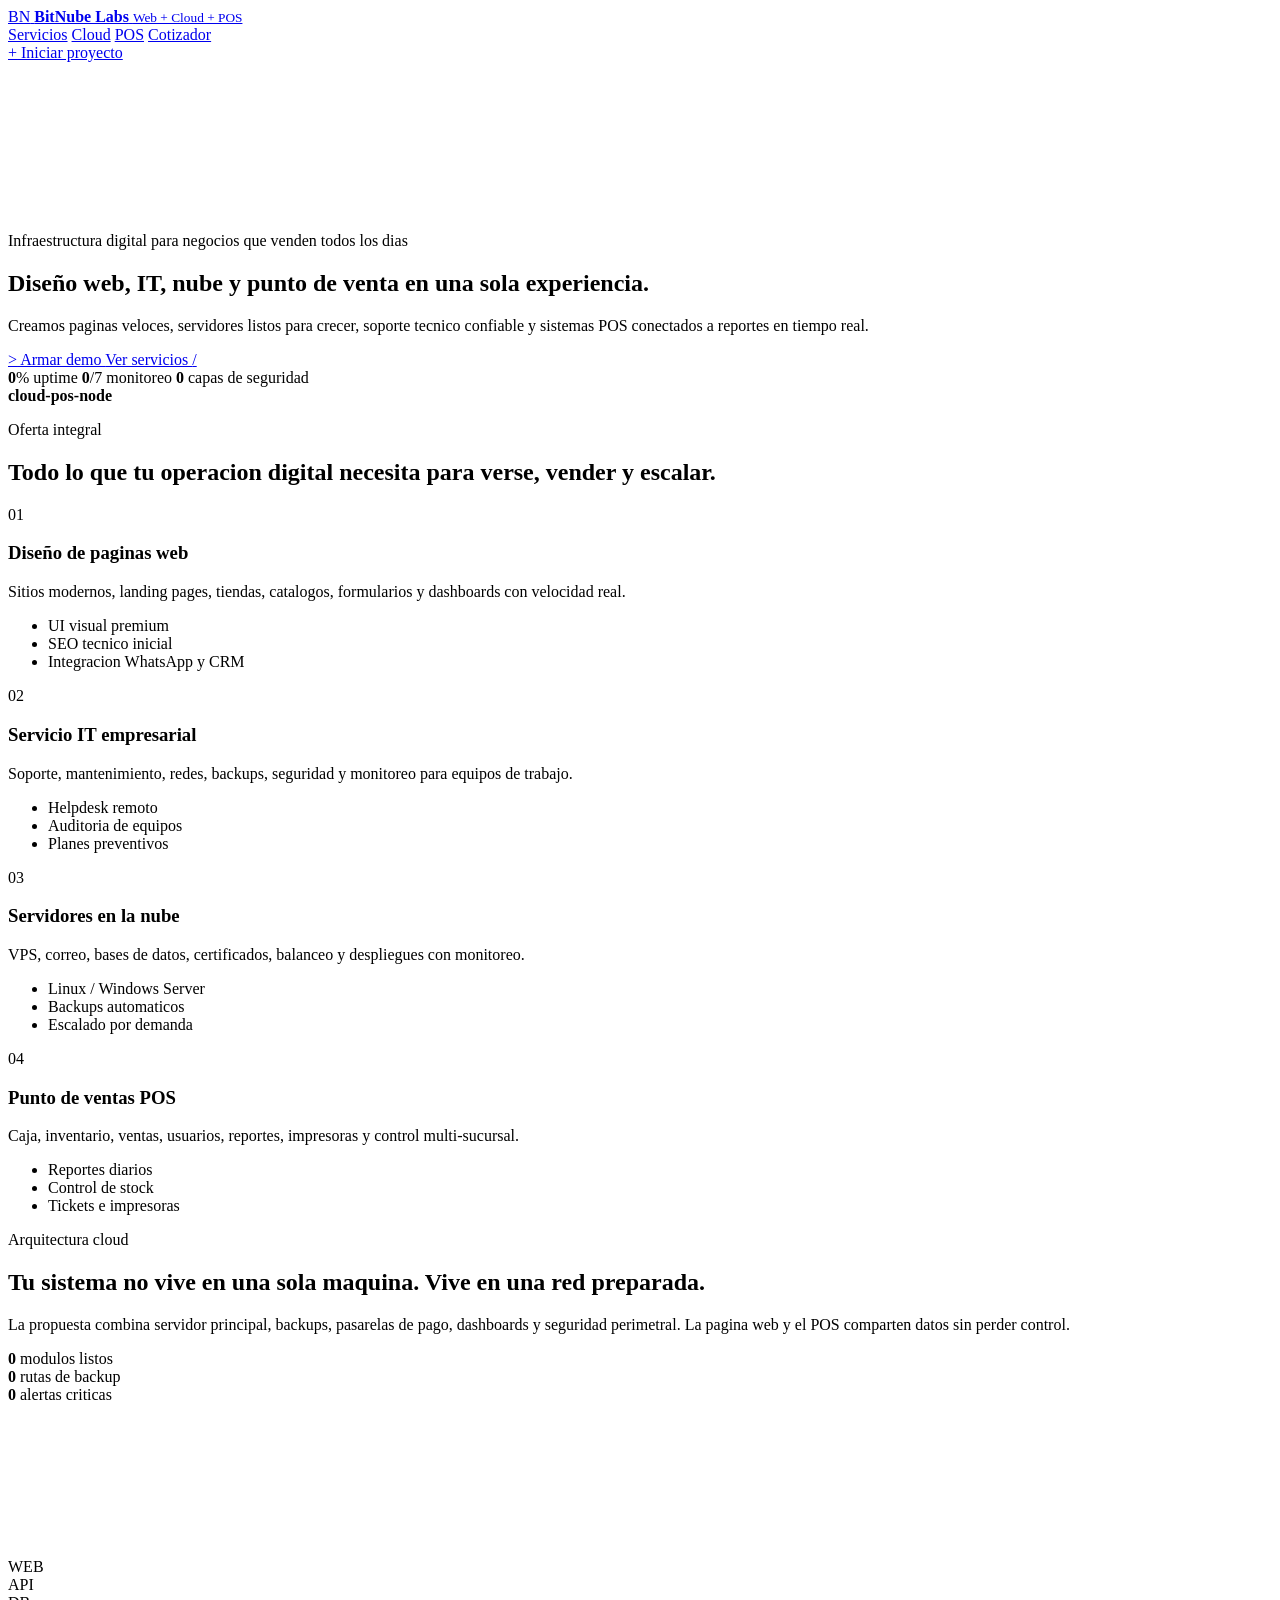
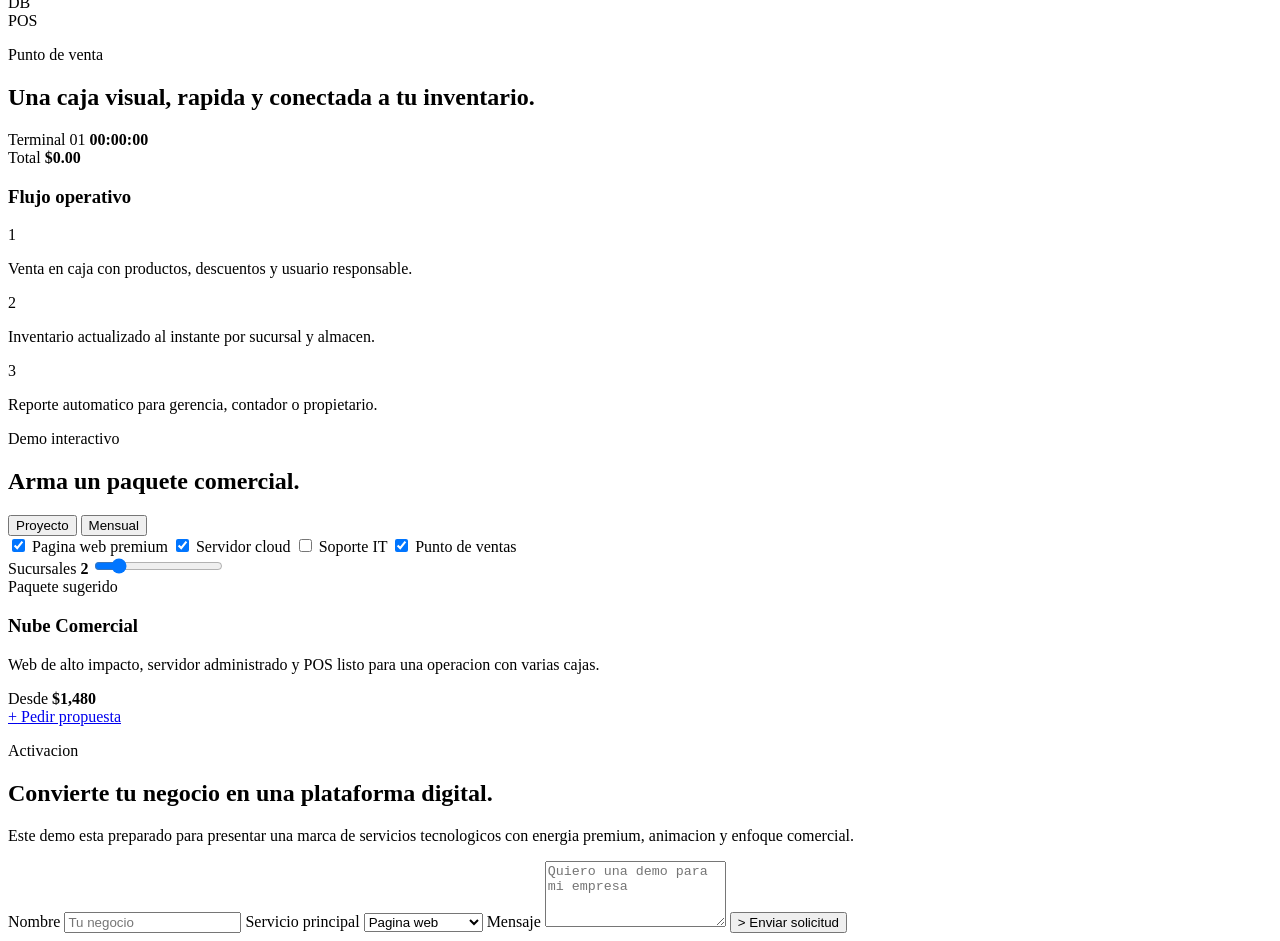
==== bitnube-web-demo/index.html @ 1e3d20d3 "Add BitNube web demo index" ====
<!doctype html>
<html lang="es">
  <head>
    <meta charset="UTF-8" />
    <meta name="viewport" content="width=device-width, initial-scale=1.0" />
    <meta
      name="description"
      content="Demo creativo de pagina web para venta de diseno web, servicios IT, servidores en la nube y punto de ventas."
    />
    <title>BitNube Labs | Web, Cloud, IT y Punto de Venta</title>
    <link rel="preconnect" href="https://fonts.googleapis.com" />
    <link rel="preconnect" href="https://fonts.gstatic.com" crossorigin />
    <link
      href="https://fonts.googleapis.com/css2?family=Inter:wght@400;500;600;700;800&family=JetBrains+Mono:wght@500;700&display=swap"
      rel="stylesheet"
    />
    <link rel="stylesheet" href="styles.css" />
  </head>
  <body>
    <div class="cursor-glow" aria-hidden="true"></div>
    <div class="page-shell">
      <header class="site-header" data-reveal>
        <a class="brand" href="#inicio" aria-label="BitNube Labs inicio">
          <span class="brand-mark">BN</span>
          <span class="brand-copy">
            <strong>BitNube Labs</strong>
            <small>Web + Cloud + POS</small>
          </span>
        </a>
        <nav class="main-nav" aria-label="Navegacion principal">
          <a href="#servicios">Servicios</a>
          <a href="#cloud">Cloud</a>
          <a href="#pos">POS</a>
          <a href="#cotizador">Cotizador</a>
        </nav>
        <a class="header-action" href="#contacto">
          <span aria-hidden="true">+</span>
          Iniciar proyecto
        </a>
      </header>

      <main>
        <section class="hero" id="inicio">
          <canvas id="networkCanvas" aria-hidden="true"></canvas>
          <div class="scanline" aria-hidden="true"></div>
          <div class="hero-grid">
            <div class="hero-content" data-reveal>
              <p class="eyebrow">Infraestructura digital para negocios que venden todos los dias</p>
              <h1>Dise&ntilde;o web, IT, nube y punto de venta en una sola experiencia.</h1>
              <p class="hero-lede">
                Creamos paginas veloces, servidores listos para crecer, soporte tecnico confiable y sistemas POS
                conectados a reportes en tiempo real.
              </p>
              <div class="hero-actions">
                <a class="primary-button magnetic" href="#cotizador">
                  <span aria-hidden="true">></span>
                  Armar demo
                </a>
                <a class="secondary-button magnetic" href="#servicios">
                  Ver servicios
                  <span aria-hidden="true">/</span>
                </a>
              </div>
              <div class="signal-row" aria-label="Indicadores de servicio">
                <span><strong data-count="99">0</strong>% uptime</span>
                <span><strong data-count="24">0</strong>/7 monitoreo</span>
                <span><strong data-count="3">0</strong> capas de seguridad</span>
              </div>
            </div>

            <aside class="hero-console" aria-label="Consola visual de BitNube Labs" data-reveal>
              <div class="console-topbar">
                <span></span>
                <span></span>
                <span></span>
                <strong>cloud-pos-node</strong>
              </div>
              <pre id="asciiRig" aria-label="ASCII art de nube, servidor y punto de venta"></pre>
              <div class="console-feed" id="consoleFeed"></div>
            </aside>
          </div>
        </section>

        <section class="service-band" id="servicios">
          <div class="section-heading" data-reveal>
            <p class="eyebrow">Oferta integral</p>
            <h2>Todo lo que tu operacion digital necesita para verse, vender y escalar.</h2>
          </div>
          <div class="service-grid">
            <article class="service-card tilt-card" data-service="web" data-reveal>
              <span class="service-code">01</span>
              <h3>Dise&ntilde;o de paginas web</h3>
              <p>Sitios modernos, landing pages, tiendas, catalogos, formularios y dashboards con velocidad real.</p>
              <ul>
                <li>UI visual premium</li>
                <li>SEO tecnico inicial</li>
                <li>Integracion WhatsApp y CRM</li>
              </ul>
            </article>

            <article class="service-card tilt-card" data-service="it" data-reveal>
              <span class="service-code">02</span>
              <h3>Servicio IT empresarial</h3>
              <p>Soporte, mantenimiento, redes, backups, seguridad y monitoreo para equipos de trabajo.</p>
              <ul>
                <li>Helpdesk remoto</li>
                <li>Auditoria de equipos</li>
                <li>Planes preventivos</li>
              </ul>
            </article>

            <article class="service-card tilt-card" data-service="cloud" data-reveal>
              <span class="service-code">03</span>
              <h3>Servidores en la nube</h3>
              <p>VPS, correo, bases de datos, certificados, balanceo y despliegues con monitoreo.</p>
              <ul>
                <li>Linux / Windows Server</li>
                <li>Backups automaticos</li>
                <li>Escalado por demanda</li>
              </ul>
            </article>

            <article class="service-card tilt-card" data-service="pos" data-reveal>
              <span class="service-code">04</span>
              <h3>Punto de ventas POS</h3>
              <p>Caja, inventario, ventas, usuarios, reportes, impresoras y control multi-sucursal.</p>
              <ul>
                <li>Reportes diarios</li>
                <li>Control de stock</li>
                <li>Tickets e impresoras</li>
              </ul>
            </article>
          </div>
        </section>

        <section class="cloud-stage" id="cloud">
          <div class="cloud-copy" data-reveal>
            <p class="eyebrow">Arquitectura cloud</p>
            <h2>Tu sistema no vive en una sola maquina. Vive en una red preparada.</h2>
            <p>
              La propuesta combina servidor principal, backups, pasarelas de pago, dashboards y seguridad perimetral.
              La pagina web y el POS comparten datos sin perder control.
            </p>
            <div class="metric-grid">
              <div>
                <strong data-count="12">0</strong>
                <span>modulos listos</span>
              </div>
              <div>
                <strong data-count="4">0</strong>
                <span>rutas de backup</span>
              </div>
              <div>
                <strong data-count="8">0</strong>
                <span>alertas criticas</span>
              </div>
            </div>
          </div>
          <div class="cloud-visual" data-reveal>
            <canvas id="architectureCanvas" aria-label="Visualizacion animada de arquitectura cloud"></canvas>
            <div class="node-label node-web">WEB</div>
            <div class="node-label node-api">API</div>
            <div class="node-label node-db">DB</div>
            <div class="node-label node-pos">POS</div>
          </div>
        </section>

        <section class="pos-lab" id="pos">
          <div class="section-heading" data-reveal>
            <p class="eyebrow">Punto de venta</p>
            <h2>Una caja visual, rapida y conectada a tu inventario.</h2>
          </div>
          <div class="pos-layout">
            <div class="pos-screen" data-reveal>
              <div class="pos-header">
                <span>Terminal 01</span>
                <strong id="posClock">00:00:00</strong>
              </div>
              <div class="product-list" id="productList" aria-label="Productos de ejemplo"></div>
              <div class="pos-total">
                <span>Total</span>
                <strong id="posTotal">$0.00</strong>
              </div>
            </div>
            <div class="workflow-panel" data-reveal>
              <h3>Flujo operativo</h3>
              <div class="workflow-step active">
                <span>1</span>
                <p>Venta en caja con productos, descuentos y usuario responsable.</p>
              </div>
              <div class="workflow-step">
                <span>2</span>
                <p>Inventario actualizado al instante por sucursal y almacen.</p>
              </div>
              <div class="workflow-step">
                <span>3</span>
                <p>Reporte automatico para gerencia, contador o propietario.</p>
              </div>
            </div>
          </div>
        </section>

        <section class="builder" id="cotizador">
          <div class="builder-panel" data-reveal>
            <div class="section-heading compact">
              <p class="eyebrow">Demo interactivo</p>
              <h2>Arma un paquete comercial.</h2>
            </div>
            <div class="billing-toggle" role="group" aria-label="Tipo de contratacion">
              <button class="active" type="button" data-billing="proyecto">Proyecto</button>
              <button type="button" data-billing="mensual">Mensual</button>
            </div>
            <div class="builder-options" aria-label="Servicios para cotizacion demo">
              <label>
                <input type="checkbox" value="web" checked />
                <span>Pagina web premium</span>
              </label>
              <label>
                <input type="checkbox" value="cloud" checked />
                <span>Servidor cloud</span>
              </label>
              <label>
                <input type="checkbox" value="it" />
                <span>Soporte IT</span>
              </label>
              <label>
                <input type="checkbox" value="pos" checked />
                <span>Punto de ventas</span>
              </label>
            </div>
            <label class="range-field" for="branchRange">
              <span>Sucursales</span>
              <strong id="branchValue">2</strong>
            </label>
            <input id="branchRange" type="range" min="1" max="8" value="2" />
          </div>

          <aside class="quote-card" data-reveal>
            <span class="quote-label">Paquete sugerido</span>
            <h3 id="packageName">Nube Comercial</h3>
            <p id="packageDescription">
              Web de alto impacto, servidor administrado y POS listo para una operacion con varias cajas.
            </p>
            <div class="quote-price">
              <span>Desde</span>
              <strong id="quotePrice">$1,480</strong>
            </div>
            <a class="primary-button wide magnetic" href="#contacto">
              <span aria-hidden="true">+</span>
              Pedir propuesta
            </a>
          </aside>
        </section>

        <section class="contact-section" id="contacto">
          <div class="contact-copy" data-reveal>
            <p class="eyebrow">Activacion</p>
            <h2>Convierte tu negocio en una plataforma digital.</h2>
            <p>
              Este demo esta preparado para presentar una marca de servicios tecnologicos con energia premium,
              animacion y enfoque comercial.
            </p>
          </div>
          <form class="contact-form" data-reveal>
            <label>
              Nombre
              <input type="text" name="name" placeholder="Tu negocio" />
            </label>
            <label>
              Servicio principal
              <select name="service">
                <option>Pagina web</option>
                <option>Servicio IT</option>
                <option>Servidor cloud</option>
                <option>Punto de ventas</option>
              </select>
            </label>
            <label>
              Mensaje
              <textarea name="message" rows="4" placeholder="Quiero una demo para mi empresa"></textarea>
            </label>
            <button class="primary-button wide" type="button">
              <span aria-hidden="true">></span>
              Enviar solicitud
            </button>
          </form>
        </section>
      </main>
    </div>

    <script src="script.js"></script>
  </body>
</html>
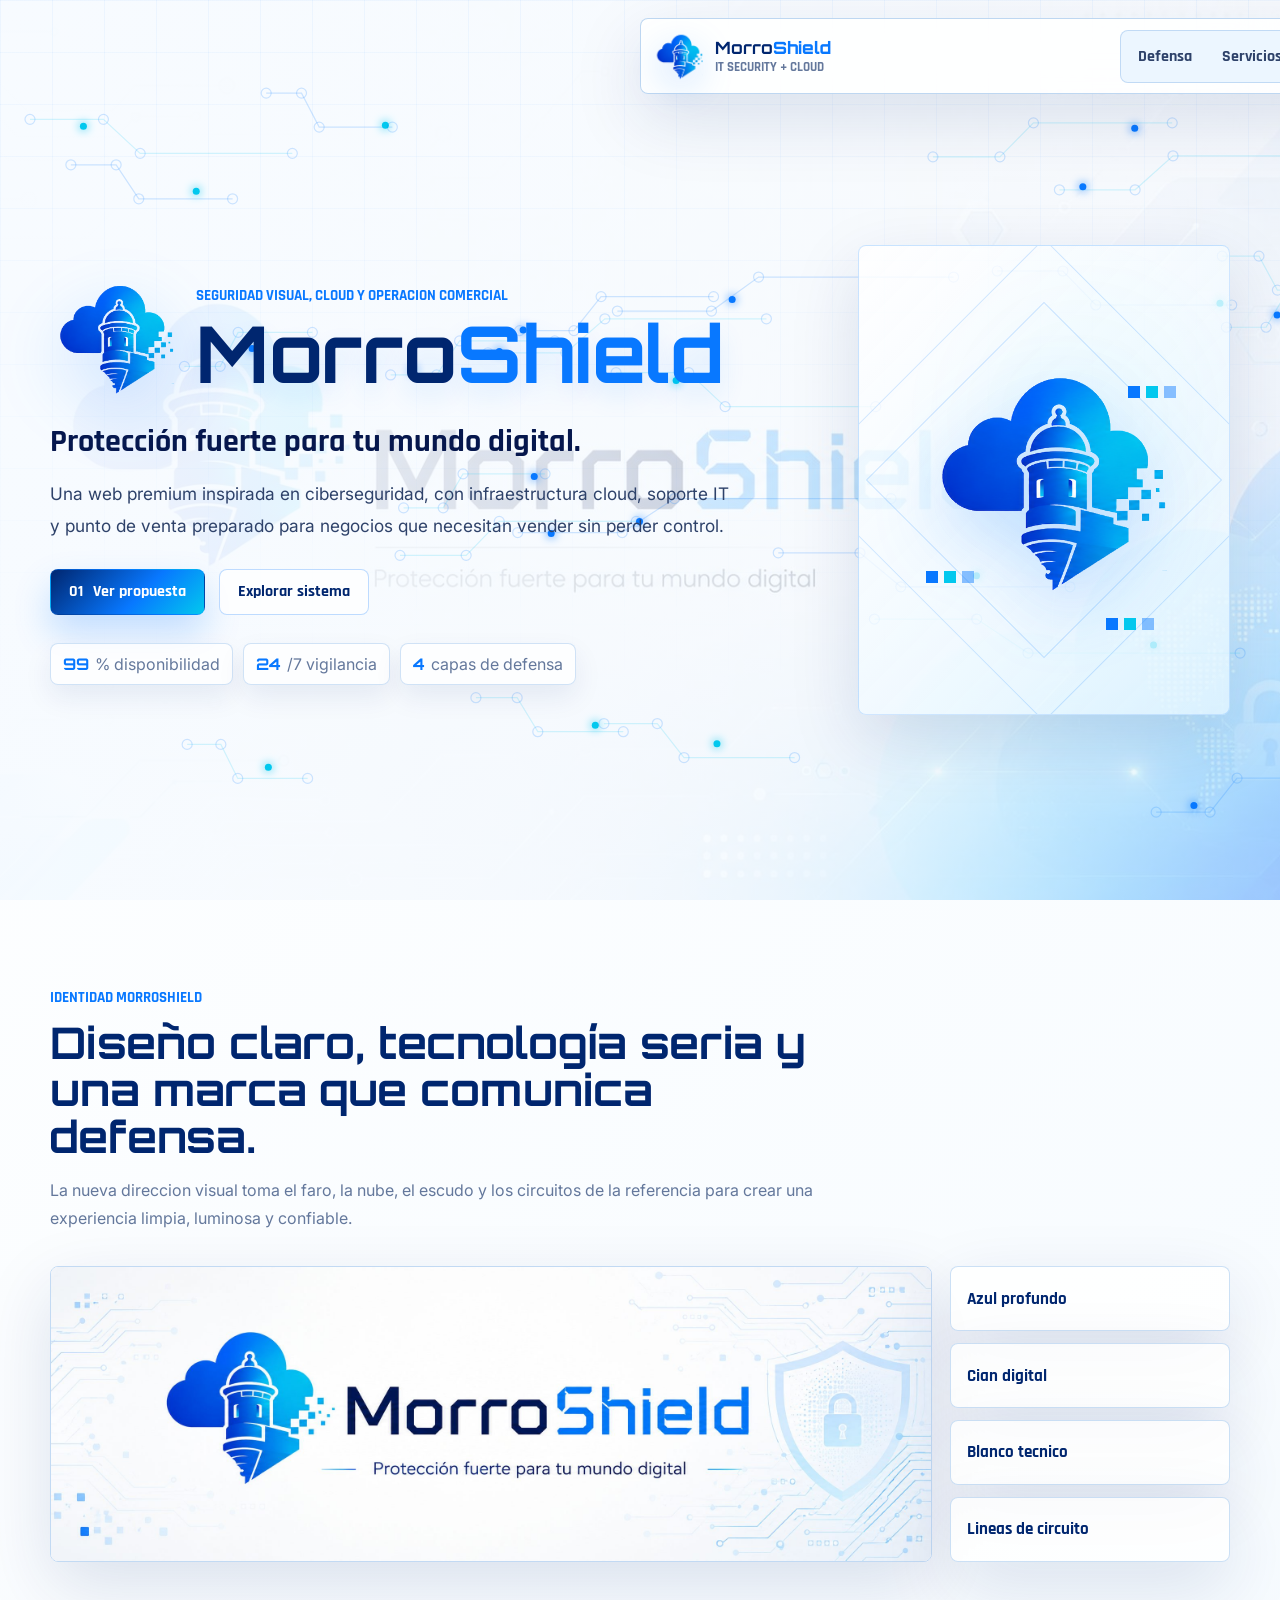
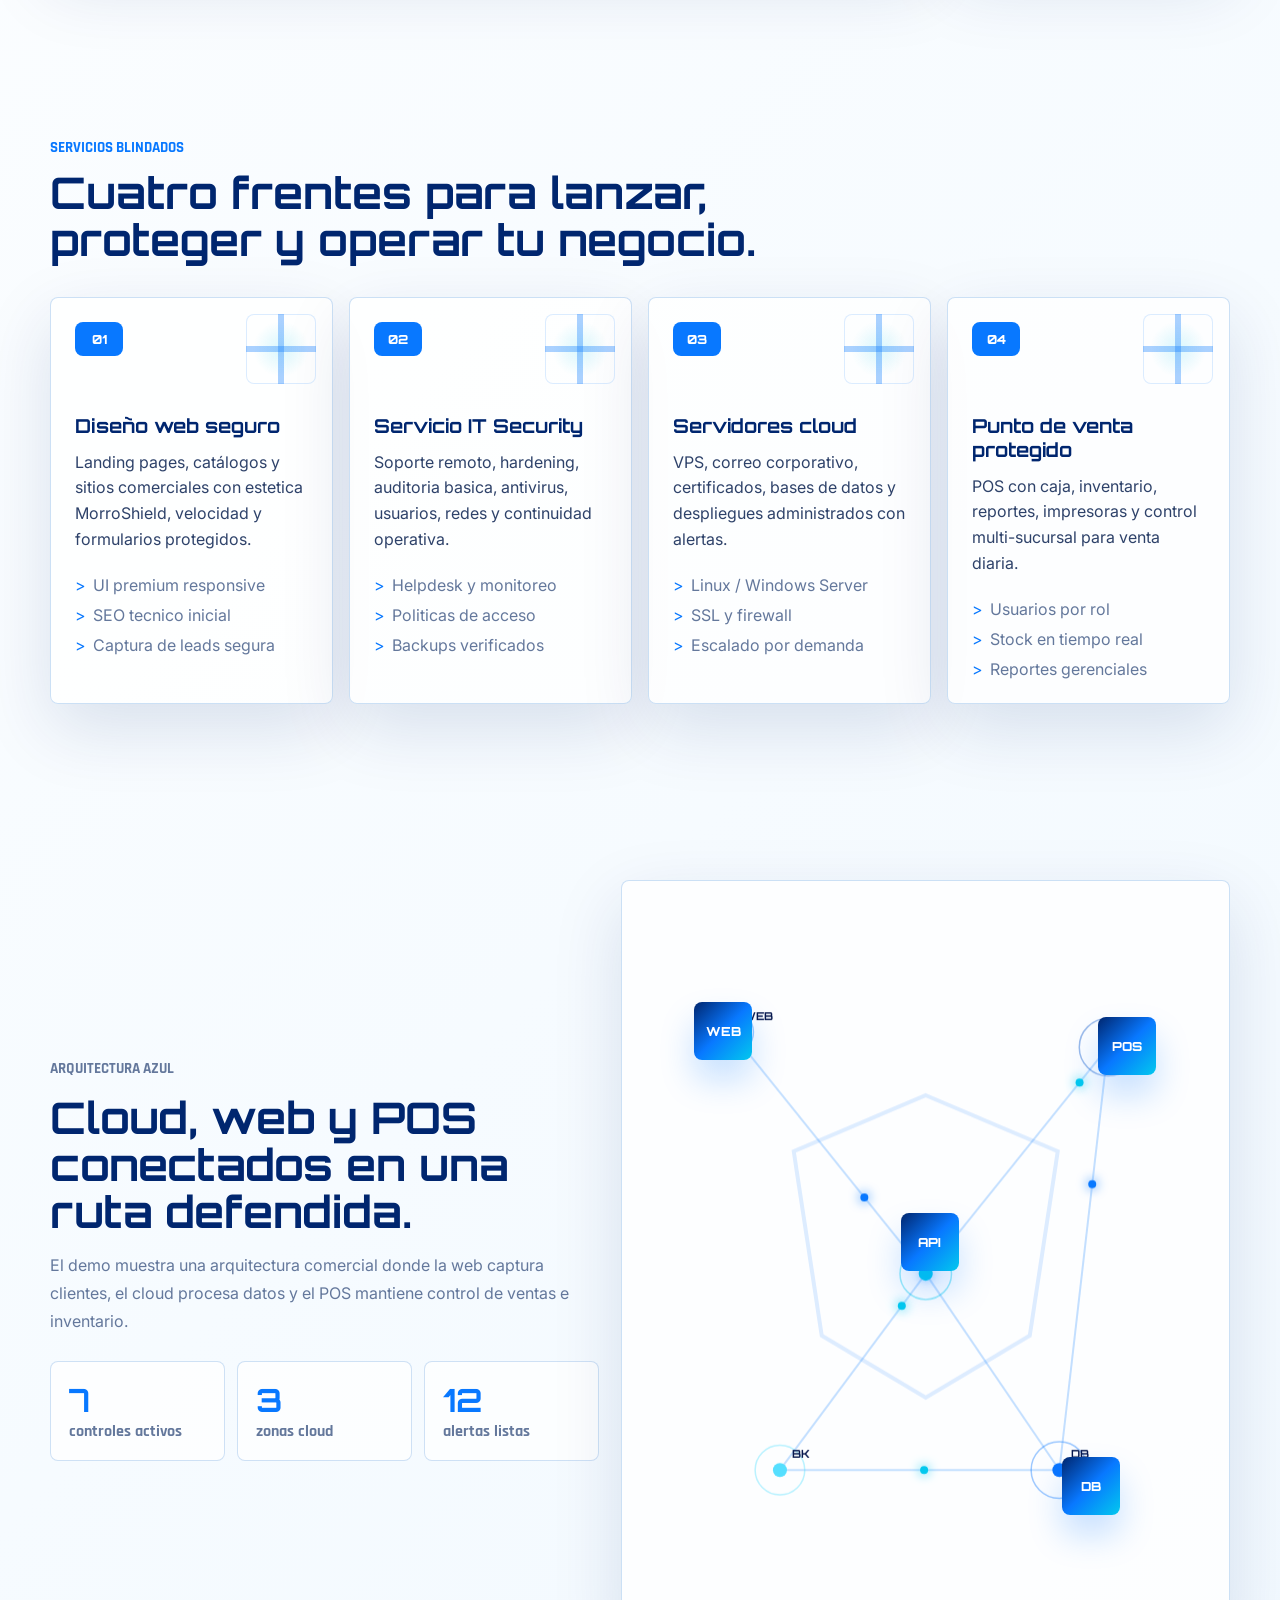
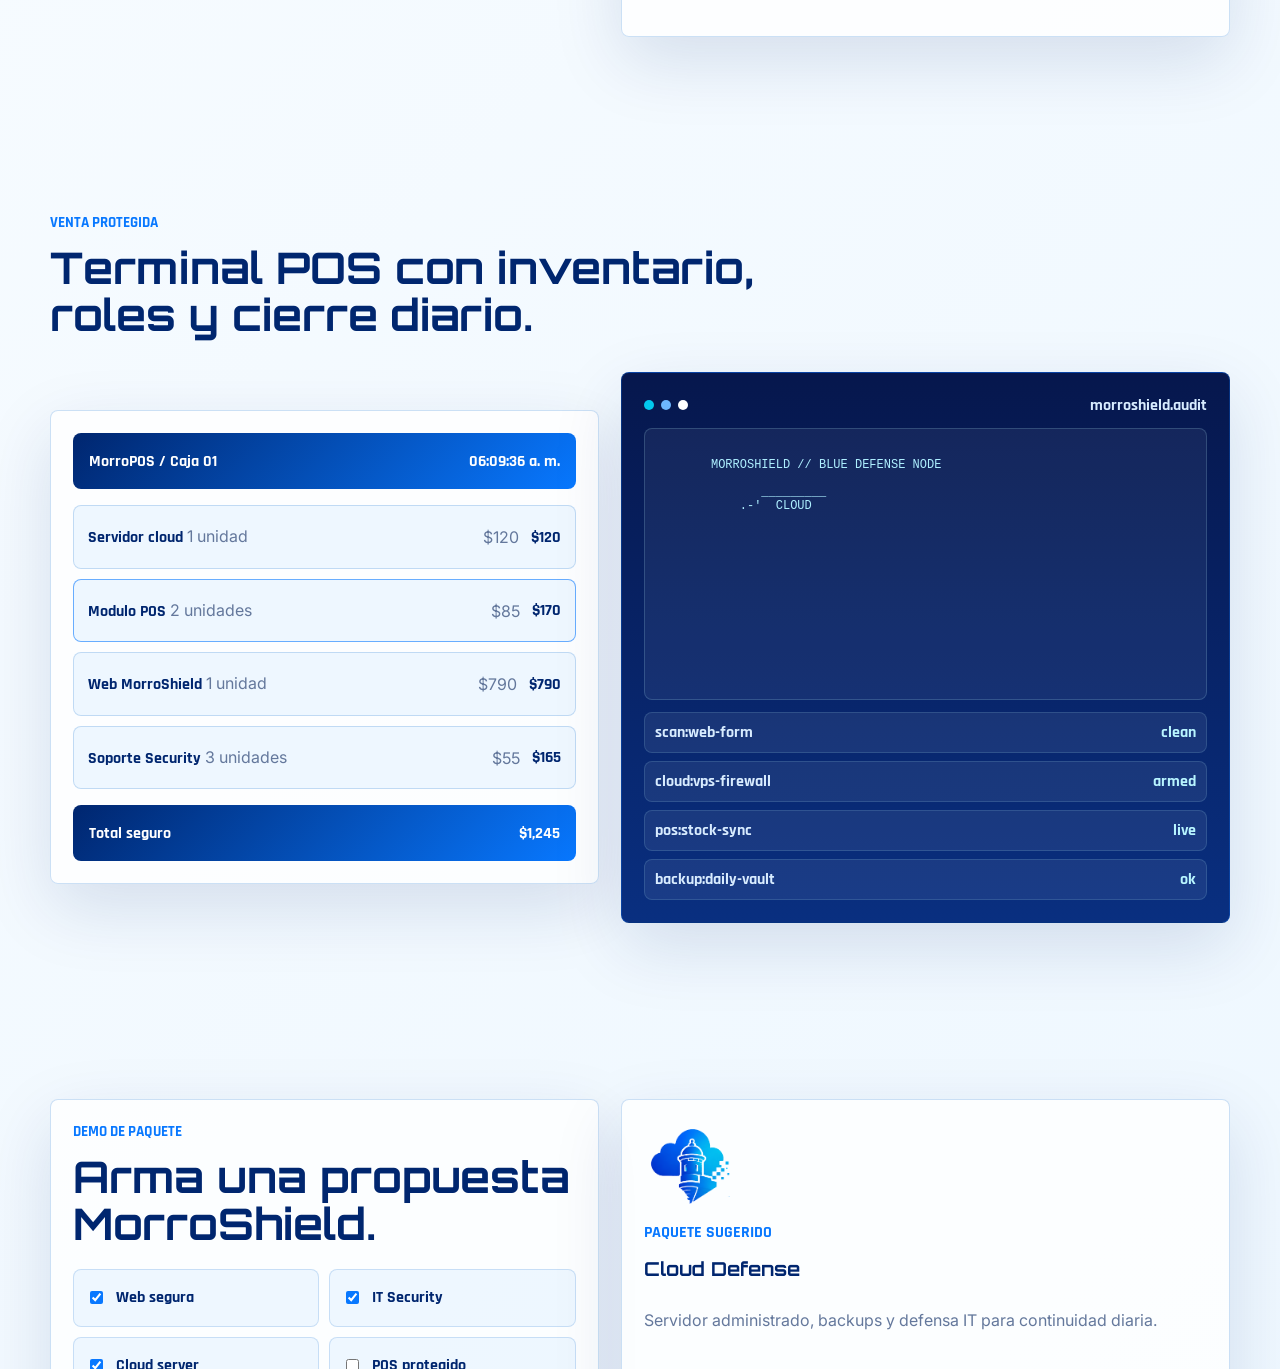
==== commit 591c6cff: "Replace web demo with MorroShield design" ====
--- a/bitnube-web-demo/index.html
+++ b/bitnube-web-demo/index.html
@@ -5,288 +5,224 @@
     <meta name="viewport" content="width=device-width, initial-scale=1.0" />
     <meta
       name="description"
-      content="Demo creativo de pagina web para venta de diseno web, servicios IT, servidores en la nube y punto de ventas."
+      content="Demo local de MorroShield para diseno web, IT Security, servidores cloud y punto de ventas protegido."
     />
-    <title>BitNube Labs | Web, Cloud, IT y Punto de Venta</title>
+    <title>MorroShield | Proteccion fuerte para tu mundo digital</title>
     <link rel="preconnect" href="https://fonts.googleapis.com" />
     <link rel="preconnect" href="https://fonts.gstatic.com" crossorigin />
     <link
-      href="https://fonts.googleapis.com/css2?family=Inter:wght@400;500;600;700;800&family=JetBrains+Mono:wght@500;700&display=swap"
+      href="https://fonts.googleapis.com/css2?family=Inter:wght@400;500;600;700;800&family=Orbitron:wght@600;700;800&family=Rajdhani:wght@500;600;700&display=swap"
       rel="stylesheet"
     />
     <link rel="stylesheet" href="styles.css" />
   </head>
   <body>
-    <div class="cursor-glow" aria-hidden="true"></div>
-    <div class="page-shell">
-      <header class="site-header" data-reveal>
-        <a class="brand" href="#inicio" aria-label="BitNube Labs inicio">
-          <span class="brand-mark">BN</span>
-          <span class="brand-copy">
-            <strong>BitNube Labs</strong>
-            <small>Web + Cloud + POS</small>
-          </span>
-        </a>
-        <nav class="main-nav" aria-label="Navegacion principal">
-          <a href="#servicios">Servicios</a>
-          <a href="#cloud">Cloud</a>
-          <a href="#pos">POS</a>
-          <a href="#cotizador">Cotizador</a>
-        </nav>
-        <a class="header-action" href="#contacto">
-          <span aria-hidden="true">+</span>
-          Iniciar proyecto
-        </a>
-      </header>
-
-      <main>
-        <section class="hero" id="inicio">
-          <canvas id="networkCanvas" aria-hidden="true"></canvas>
-          <div class="scanline" aria-hidden="true"></div>
-          <div class="hero-grid">
-            <div class="hero-content" data-reveal>
-              <p class="eyebrow">Infraestructura digital para negocios que venden todos los dias</p>
-              <h1>Dise&ntilde;o web, IT, nube y punto de venta en una sola experiencia.</h1>
-              <p class="hero-lede">
-                Creamos paginas veloces, servidores listos para crecer, soporte tecnico confiable y sistemas POS
-                conectados a reportes en tiempo real.
-              </p>
-              <div class="hero-actions">
-                <a class="primary-button magnetic" href="#cotizador">
-                  <span aria-hidden="true">></span>
-                  Armar demo
-                </a>
-                <a class="secondary-button magnetic" href="#servicios">
-                  Ver servicios
-                  <span aria-hidden="true">/</span>
-                </a>
-              </div>
-              <div class="signal-row" aria-label="Indicadores de servicio">
-                <span><strong data-count="99">0</strong>% uptime</span>
-                <span><strong data-count="24">0</strong>/7 monitoreo</span>
-                <span><strong data-count="3">0</strong> capas de seguridad</span>
-              </div>
-            </div>
-
-            <aside class="hero-console" aria-label="Consola visual de BitNube Labs" data-reveal>
-              <div class="console-topbar">
-                <span></span>
-                <span></span>
-                <span></span>
-                <strong>cloud-pos-node</strong>
-              </div>
-              <pre id="asciiRig" aria-label="ASCII art de nube, servidor y punto de venta"></pre>
-              <div class="console-feed" id="consoleFeed"></div>
-            </aside>
-          </div>
-        </section>
-
-        <section class="service-band" id="servicios">
-          <div class="section-heading" data-reveal>
-            <p class="eyebrow">Oferta integral</p>
-            <h2>Todo lo que tu operacion digital necesita para verse, vender y escalar.</h2>
-          </div>
-          <div class="service-grid">
-            <article class="service-card tilt-card" data-service="web" data-reveal>
-              <span class="service-code">01</span>
-              <h3>Dise&ntilde;o de paginas web</h3>
-              <p>Sitios modernos, landing pages, tiendas, catalogos, formularios y dashboards con velocidad real.</p>
-              <ul>
-                <li>UI visual premium</li>
-                <li>SEO tecnico inicial</li>
-                <li>Integracion WhatsApp y CRM</li>
-              </ul>
-            </article>
-
-            <article class="service-card tilt-card" data-service="it" data-reveal>
-              <span class="service-code">02</span>
-              <h3>Servicio IT empresarial</h3>
-              <p>Soporte, mantenimiento, redes, backups, seguridad y monitoreo para equipos de trabajo.</p>
-              <ul>
-                <li>Helpdesk remoto</li>
-                <li>Auditoria de equipos</li>
-                <li>Planes preventivos</li>
-              </ul>
-            </article>
-
-            <article class="service-card tilt-card" data-service="cloud" data-reveal>
-              <span class="service-code">03</span>
-              <h3>Servidores en la nube</h3>
-              <p>VPS, correo, bases de datos, certificados, balanceo y despliegues con monitoreo.</p>
-              <ul>
-                <li>Linux / Windows Server</li>
-                <li>Backups automaticos</li>
-                <li>Escalado por demanda</li>
-              </ul>
-            </article>
-
-            <article class="service-card tilt-card" data-service="pos" data-reveal>
-              <span class="service-code">04</span>
-              <h3>Punto de ventas POS</h3>
-              <p>Caja, inventario, ventas, usuarios, reportes, impresoras y control multi-sucursal.</p>
-              <ul>
-                <li>Reportes diarios</li>
-                <li>Control de stock</li>
-                <li>Tickets e impresoras</li>
-              </ul>
-            </article>
-          </div>
-        </section>
-
-        <section class="cloud-stage" id="cloud">
-          <div class="cloud-copy" data-reveal>
-            <p class="eyebrow">Arquitectura cloud</p>
-            <h2>Tu sistema no vive en una sola maquina. Vive en una red preparada.</h2>
-            <p>
-              La propuesta combina servidor principal, backups, pasarelas de pago, dashboards y seguridad perimetral.
-              La pagina web y el POS comparten datos sin perder control.
-            </p>
-            <div class="metric-grid">
-              <div>
-                <strong data-count="12">0</strong>
-                <span>modulos listos</span>
-              </div>
-              <div>
-                <strong data-count="4">0</strong>
-                <span>rutas de backup</span>
-              </div>
-              <div>
-                <strong data-count="8">0</strong>
-                <span>alertas criticas</span>
-              </div>
-            </div>
-          </div>
-          <div class="cloud-visual" data-reveal>
-            <canvas id="architectureCanvas" aria-label="Visualizacion animada de arquitectura cloud"></canvas>
-            <div class="node-label node-web">WEB</div>
-            <div class="node-label node-api">API</div>
-            <div class="node-label node-db">DB</div>
-            <div class="node-label node-pos">POS</div>
-          </div>
-        </section>
-
-        <section class="pos-lab" id="pos">
-          <div class="section-heading" data-reveal>
-            <p class="eyebrow">Punto de venta</p>
-            <h2>Una caja visual, rapida y conectada a tu inventario.</h2>
-          </div>
-          <div class="pos-layout">
-            <div class="pos-screen" data-reveal>
-              <div class="pos-header">
-                <span>Terminal 01</span>
-                <strong id="posClock">00:00:00</strong>
-              </div>
-              <div class="product-list" id="productList" aria-label="Productos de ejemplo"></div>
-              <div class="pos-total">
-                <span>Total</span>
-                <strong id="posTotal">$0.00</strong>
-              </div>
-            </div>
-            <div class="workflow-panel" data-reveal>
-              <h3>Flujo operativo</h3>
-              <div class="workflow-step active">
-                <span>1</span>
-                <p>Venta en caja con productos, descuentos y usuario responsable.</p>
-              </div>
-              <div class="workflow-step">
-                <span>2</span>
-                <p>Inventario actualizado al instante por sucursal y almacen.</p>
-              </div>
-              <div class="workflow-step">
-                <span>3</span>
-                <p>Reporte automatico para gerencia, contador o propietario.</p>
-              </div>
-            </div>
-          </div>
-        </section>
-
-        <section class="builder" id="cotizador">
-          <div class="builder-panel" data-reveal>
-            <div class="section-heading compact">
-              <p class="eyebrow">Demo interactivo</p>
-              <h2>Arma un paquete comercial.</h2>
-            </div>
-            <div class="billing-toggle" role="group" aria-label="Tipo de contratacion">
-              <button class="active" type="button" data-billing="proyecto">Proyecto</button>
-              <button type="button" data-billing="mensual">Mensual</button>
-            </div>
-            <div class="builder-options" aria-label="Servicios para cotizacion demo">
-              <label>
-                <input type="checkbox" value="web" checked />
-                <span>Pagina web premium</span>
-              </label>
-              <label>
-                <input type="checkbox" value="cloud" checked />
-                <span>Servidor cloud</span>
-              </label>
-              <label>
-                <input type="checkbox" value="it" />
-                <span>Soporte IT</span>
-              </label>
-              <label>
-                <input type="checkbox" value="pos" checked />
-                <span>Punto de ventas</span>
-              </label>
-            </div>
-            <label class="range-field" for="branchRange">
-              <span>Sucursales</span>
-              <strong id="branchValue">2</strong>
-            </label>
-            <input id="branchRange" type="range" min="1" max="8" value="2" />
-          </div>
-
-          <aside class="quote-card" data-reveal>
-            <span class="quote-label">Paquete sugerido</span>
-            <h3 id="packageName">Nube Comercial</h3>
-            <p id="packageDescription">
-              Web de alto impacto, servidor administrado y POS listo para una operacion con varias cajas.
-            </p>
-            <div class="quote-price">
-              <span>Desde</span>
-              <strong id="quotePrice">$1,480</strong>
-            </div>
-            <a class="primary-button wide magnetic" href="#contacto">
-              <span aria-hidden="true">+</span>
-              Pedir propuesta
+    <div class="page-grid" aria-hidden="true"></div>
+    <header class="site-header" data-reveal>
+      <a class="brand" href="#inicio" aria-label="MorroShield inicio">
+        <img src="assets/morroshield-mark.png" alt="" />
+        <span>
+          <strong><b>Morro</b>Shield</strong>
+          <small>IT Security + Cloud</small>
+        </span>
+      </a>
+      <nav class="main-nav" aria-label="Navegacion principal">
+        <a href="#defensa">Defensa</a>
+        <a href="#servicios">Servicios</a>
+        <a href="#cloud">Cloud</a>
+        <a href="#pos">POS</a>
+      </nav>
+      <a class="header-action magnetic" href="#contacto">Blindar proyecto</a>
+    </header>
+
+    <main>
+      <section class="hero" id="inicio">
+        <canvas id="circuitCanvas" aria-hidden="true"></canvas>
+        <div class="hero-background" aria-hidden="true"></div>
+        <div class="hero-content" data-reveal>
+          <div class="hero-logo-lockup">
+            <img src="assets/morroshield-mark.png" alt="" />
+            <div>
+              <p class="eyebrow">Seguridad visual, cloud y operacion comercial</p>
+              <h1><span>Morro</span>Shield</h1>
+            </div>
+          </div>
+          <p class="hero-tagline">Protecci&oacute;n fuerte para tu mundo digital.</p>
+          <p class="hero-copy">
+            Una web premium inspirada en ciberseguridad, con infraestructura cloud, soporte IT y punto de venta
+            preparado para negocios que necesitan vender sin perder control.
+          </p>
+          <div class="hero-actions">
+            <a class="primary-button magnetic" href="#servicios">
+              <span aria-hidden="true">01</span>
+              Ver propuesta
             </a>
-          </aside>
-        </section>
-
-        <section class="contact-section" id="contacto">
-          <div class="contact-copy" data-reveal>
-            <p class="eyebrow">Activacion</p>
-            <h2>Convierte tu negocio en una plataforma digital.</h2>
-            <p>
-              Este demo esta preparado para presentar una marca de servicios tecnologicos con energia premium,
-              animacion y enfoque comercial.
-            </p>
-          </div>
-          <form class="contact-form" data-reveal>
-            <label>
-              Nombre
-              <input type="text" name="name" placeholder="Tu negocio" />
-            </label>
-            <label>
-              Servicio principal
-              <select name="service">
-                <option>Pagina web</option>
-                <option>Servicio IT</option>
-                <option>Servidor cloud</option>
-                <option>Punto de ventas</option>
-              </select>
-            </label>
-            <label>
-              Mensaje
-              <textarea name="message" rows="4" placeholder="Quiero una demo para mi empresa"></textarea>
-            </label>
-            <button class="primary-button wide" type="button">
-              <span aria-hidden="true">></span>
-              Enviar solicitud
-            </button>
-          </form>
-        </section>
-      </main>
-    </div>
+            <a class="ghost-button magnetic" href="#defensa">Explorar sistema</a>
+          </div>
+          <div class="hero-metrics" aria-label="Indicadores de MorroShield">
+            <span><strong data-count="99">0</strong>% disponibilidad</span>
+            <span><strong data-count="24">0</strong>/7 vigilancia</span>
+            <span><strong data-count="4">0</strong> capas de defensa</span>
+          </div>
+        </div>
+        <aside class="security-orbit" aria-label="Escudo visual de MorroShield" data-reveal>
+          <div class="shield-frame">
+            <img src="assets/morroshield-mark.png" alt="Logo MorroShield" />
+            <span class="packet packet-a"></span>
+            <span class="packet packet-b"></span>
+            <span class="packet packet-c"></span>
+          </div>
+        </aside>
+      </section>
+
+      <section class="defense-band" id="defensa">
+        <div class="section-heading" data-reveal>
+          <p class="eyebrow">Identidad MorroShield</p>
+          <h2>Dise&ntilde;o claro, tecnolog&iacute;a seria y una marca que comunica defensa.</h2>
+          <p>
+            La nueva direccion visual toma el faro, la nube, el escudo y los circuitos de la referencia para crear una
+            experiencia limpia, luminosa y confiable.
+          </p>
+        </div>
+        <div class="identity-strip" data-reveal>
+          <img src="assets/morroshield-banner.jpg" alt="Arte principal MorroShield" />
+          <div class="identity-points">
+            <span>Azul profundo</span>
+            <span>Cian digital</span>
+            <span>Blanco tecnico</span>
+            <span>Lineas de circuito</span>
+          </div>
+        </div>
+      </section>
+
+      <section class="services-section" id="servicios">
+        <div class="section-heading" data-reveal>
+          <p class="eyebrow">Servicios blindados</p>
+          <h2>Cuatro frentes para lanzar, proteger y operar tu negocio.</h2>
+        </div>
+        <div class="service-grid">
+          <article class="service-card tilt-card" data-reveal>
+            <span class="service-index">01</span>
+            <h3>Dise&ntilde;o web seguro</h3>
+            <p>Landing pages, cat&aacute;logos y sitios comerciales con estetica MorroShield, velocidad y formularios protegidos.</p>
+            <ul>
+              <li>UI premium responsive</li>
+              <li>SEO tecnico inicial</li>
+              <li>Captura de leads segura</li>
+            </ul>
+          </article>
+          <article class="service-card tilt-card" data-reveal>
+            <span class="service-index">02</span>
+            <h3>Servicio IT Security</h3>
+            <p>Soporte remoto, hardening, auditoria basica, antivirus, usuarios, redes y continuidad operativa.</p>
+            <ul>
+              <li>Helpdesk y monitoreo</li>
+              <li>Politicas de acceso</li>
+              <li>Backups verificados</li>
+            </ul>
+          </article>
+          <article class="service-card tilt-card" data-reveal>
+            <span class="service-index">03</span>
+            <h3>Servidores cloud</h3>
+            <p>VPS, correo corporativo, certificados, bases de datos y despliegues administrados con alertas.</p>
+            <ul>
+              <li>Linux / Windows Server</li>
+              <li>SSL y firewall</li>
+              <li>Escalado por demanda</li>
+            </ul>
+          </article>
+          <article class="service-card tilt-card" data-reveal>
+            <span class="service-index">04</span>
+            <h3>Punto de venta protegido</h3>
+            <p>POS con caja, inventario, reportes, impresoras y control multi-sucursal para venta diaria.</p>
+            <ul>
+              <li>Usuarios por rol</li>
+              <li>Stock en tiempo real</li>
+              <li>Reportes gerenciales</li>
+            </ul>
+          </article>
+        </div>
+      </section>
+
+      <section class="cloud-section" id="cloud">
+        <div class="cloud-copy" data-reveal>
+          <p class="eyebrow">Arquitectura azul</p>
+          <h2>Cloud, web y POS conectados en una ruta defendida.</h2>
+          <p>
+            El demo muestra una arquitectura comercial donde la web captura clientes, el cloud procesa datos y el POS
+            mantiene control de ventas e inventario.
+          </p>
+          <div class="metric-wall">
+            <div><strong data-count="7">0</strong><span>controles activos</span></div>
+            <div><strong data-count="3">0</strong><span>zonas cloud</span></div>
+            <div><strong data-count="12">0</strong><span>alertas listas</span></div>
+          </div>
+        </div>
+        <div class="architecture-panel" data-reveal>
+          <canvas id="shieldCanvas" aria-label="Mapa animado de arquitectura MorroShield"></canvas>
+          <div class="arch-node arch-web">WEB</div>
+          <div class="arch-node arch-api">API</div>
+          <div class="arch-node arch-pos">POS</div>
+          <div class="arch-node arch-db">DB</div>
+        </div>
+      </section>
+
+      <section class="pos-section" id="pos">
+        <div class="section-heading" data-reveal>
+          <p class="eyebrow">Venta protegida</p>
+          <h2>Terminal POS con inventario, roles y cierre diario.</h2>
+        </div>
+        <div class="pos-layout">
+          <div class="pos-terminal" data-reveal>
+            <div class="terminal-head">
+              <span>MorroPOS / Caja 01</span>
+              <strong id="posClock">00:00:00</strong>
+            </div>
+            <div id="productList" class="product-list" aria-label="Productos demo"></div>
+            <div class="terminal-total">
+              <span>Total seguro</span>
+              <strong id="posTotal">$0</strong>
+            </div>
+          </div>
+          <div class="console-panel" data-reveal>
+            <div class="console-top">
+              <span></span>
+              <span></span>
+              <span></span>
+              <strong>morroshield.audit</strong>
+            </div>
+            <pre id="asciiShield" aria-label="ASCII art MorroShield"></pre>
+            <div class="console-feed" id="consoleFeed"></div>
+          </div>
+        </div>
+      </section>
+
+      <section class="builder-section" id="contacto">
+        <div class="builder-panel" data-reveal>
+          <p class="eyebrow">Demo de paquete</p>
+          <h2>Arma una propuesta MorroShield.</h2>
+          <div class="option-grid" aria-label="Servicios para cotizacion demo">
+            <label><input type="checkbox" value="web" checked /> Web segura</label>
+            <label><input type="checkbox" value="security" checked /> IT Security</label>
+            <label><input type="checkbox" value="cloud" checked /> Cloud server</label>
+            <label><input type="checkbox" value="pos" /> POS protegido</label>
+          </div>
+          <label class="range-field" for="branchRange">
+            <span>Sucursales</span>
+            <strong id="branchValue">2</strong>
+          </label>
+          <input id="branchRange" type="range" min="1" max="8" value="2" />
+        </div>
+        <aside class="quote-panel" data-reveal>
+          <img src="assets/morroshield-mark.png" alt="" />
+          <span>Paquete sugerido</span>
+          <h3 id="packageName">Shield Commerce</h3>
+          <p id="packageDescription">Web, seguridad IT y cloud administrado para una operacion digital confiable.</p>
+          <strong id="quotePrice">$1,890</strong>
+          <a class="primary-button magnetic" href="mailto:correo@morroshield.com">Solicitar demo</a>
+        </aside>
+      </section>
+    </main>
 
     <script src="script.js"></script>
   </body>
--- a/bitnube-web-demo/styles.css
+++ b/bitnube-web-demo/styles.css
@@ -0,0 +1,1018 @@
+:root {
+  --paper: #f7fbff;
+  --white: #ffffff;
+  --mist: #eaf4ff;
+  --line: #c9dff7;
+  --ink: #06174d;
+  --ink-soft: #2e426a;
+  --muted: #64789c;
+  --blue: #0878ff;
+  --blue-deep: #00266f;
+  --cyan: #02c8ee;
+  --cyan-soft: #b8f5ff;
+  --shadow: 0 24px 70px rgba(0, 38, 111, 0.13);
+  --radius: 8px;
+  color-scheme: light;
+}
+
+* {
+  box-sizing: border-box;
+}
+
+html {
+  scroll-behavior: smooth;
+}
+
+body {
+  margin: 0;
+  min-width: 320px;
+  color: var(--ink);
+  background:
+    linear-gradient(135deg, rgba(255, 255, 255, 0.96), rgba(237, 247, 255, 0.92)),
+    var(--paper);
+  font-family: Inter, system-ui, -apple-system, BlinkMacSystemFont, "Segoe UI", sans-serif;
+  font-size: 16px;
+  letter-spacing: 0;
+  overflow-x: hidden;
+}
+
+body::before {
+  position: fixed;
+  inset: 0;
+  z-index: -3;
+  content: "";
+  background:
+    radial-gradient(circle, rgba(8, 120, 255, 0.18) 1.5px, transparent 2px) 4% 12% / 18px 18px,
+    linear-gradient(120deg, transparent 0 68%, rgba(8, 120, 255, 0.08) 68% 74%, transparent 74%),
+    linear-gradient(180deg, rgba(255, 255, 255, 0.65), rgba(226, 242, 255, 0.6));
+  opacity: 0.74;
+}
+
+a {
+  color: inherit;
+  text-decoration: none;
+}
+
+button,
+input {
+  font: inherit;
+}
+
+.page-grid {
+  position: fixed;
+  inset: 0;
+  z-index: -2;
+  pointer-events: none;
+  background-image:
+    linear-gradient(rgba(8, 120, 255, 0.045) 1px, transparent 1px),
+    linear-gradient(90deg, rgba(8, 120, 255, 0.045) 1px, transparent 1px);
+  background-size: 52px 52px;
+  mask-image: linear-gradient(to bottom, black, transparent 78%);
+}
+
+.site-header {
+  position: fixed;
+  top: 18px;
+  left: 50%;
+  z-index: 20;
+  width: min(1180px, calc(100% - 32px));
+  min-height: 76px;
+  display: flex;
+  align-items: center;
+  justify-content: space-between;
+  gap: 18px;
+  padding: 10px 12px;
+  background: rgba(255, 255, 255, 0.84);
+  border: 1px solid rgba(135, 181, 230, 0.54);
+  border-radius: var(--radius);
+  box-shadow: var(--shadow);
+  backdrop-filter: blur(18px);
+  transform: translateX(-50%);
+}
+
+.brand {
+  display: inline-flex;
+  align-items: center;
+  gap: 12px;
+  min-width: 230px;
+}
+
+.brand img {
+  width: 50px;
+  height: 50px;
+  object-fit: cover;
+  object-position: center;
+  border-radius: var(--radius);
+  filter: drop-shadow(0 12px 18px rgba(8, 120, 255, 0.22));
+}
+
+.brand span {
+  display: grid;
+  gap: 1px;
+}
+
+.brand strong {
+  font-family: Orbitron, Rajdhani, sans-serif;
+  font-size: 1.06rem;
+  font-weight: 800;
+}
+
+.brand strong b {
+  color: var(--blue-deep);
+}
+
+.brand strong {
+  color: var(--blue);
+}
+
+.brand small {
+  color: var(--muted);
+  font-family: Rajdhani, sans-serif;
+  font-size: 0.82rem;
+  font-weight: 700;
+  text-transform: uppercase;
+}
+
+.main-nav {
+  display: flex;
+  justify-content: center;
+  gap: 6px;
+  padding: 5px;
+  background: rgba(232, 244, 255, 0.82);
+  border: 1px solid rgba(135, 181, 230, 0.42);
+  border-radius: var(--radius);
+}
+
+.main-nav::-webkit-scrollbar {
+  display: none;
+}
+
+.main-nav {
+  scrollbar-width: none;
+}
+
+.main-nav a {
+  padding: 10px 12px;
+  color: var(--ink-soft);
+  border-radius: 6px;
+  font-family: Rajdhani, sans-serif;
+  font-size: 1rem;
+  font-weight: 700;
+  transition: background 180ms ease, color 180ms ease;
+}
+
+.main-nav a:hover {
+  color: var(--blue);
+  background: var(--white);
+}
+
+.header-action,
+.primary-button,
+.ghost-button {
+  display: inline-flex;
+  align-items: center;
+  justify-content: center;
+  gap: 10px;
+  min-height: 46px;
+  padding: 0 18px;
+  border-radius: var(--radius);
+  font-family: Rajdhani, sans-serif;
+  font-size: 1.02rem;
+  font-weight: 800;
+  white-space: nowrap;
+  cursor: pointer;
+  transition: transform 180ms ease, box-shadow 180ms ease, background 180ms ease;
+}
+
+.header-action,
+.primary-button {
+  color: var(--white);
+  background: linear-gradient(135deg, var(--blue-deep), var(--blue) 58%, var(--cyan));
+  border: 1px solid rgba(8, 120, 255, 0.24);
+  box-shadow: 0 18px 36px rgba(8, 120, 255, 0.23);
+}
+
+.ghost-button {
+  color: var(--blue-deep);
+  background: rgba(255, 255, 255, 0.72);
+  border: 1px solid rgba(8, 120, 255, 0.26);
+}
+
+.hero {
+  position: relative;
+  min-height: 100vh;
+  display: grid;
+  grid-template-columns: minmax(0, 1fr) minmax(360px, 0.48fr);
+  align-items: center;
+  gap: 34px;
+  padding: 144px max(24px, calc((100vw - 1180px) / 2)) 84px;
+  overflow: hidden;
+}
+
+.hero-background {
+  position: absolute;
+  inset: 0;
+  z-index: -3;
+  background:
+    linear-gradient(90deg, rgba(247, 251, 255, 0.98) 0%, rgba(247, 251, 255, 0.88) 42%, rgba(247, 251, 255, 0.62) 100%),
+    url("assets/morroshield-hero.jpg") center / cover no-repeat;
+}
+
+#circuitCanvas {
+  position: absolute;
+  inset: 0;
+  z-index: -1;
+  width: 100%;
+  height: 100%;
+}
+
+.hero-content {
+  max-width: 770px;
+}
+
+.hero-logo-lockup {
+  display: flex;
+  align-items: center;
+  gap: 22px;
+  margin-bottom: 22px;
+}
+
+.hero-logo-lockup img {
+  width: 124px;
+  height: 124px;
+  object-fit: cover;
+  object-position: center;
+  border-radius: var(--radius);
+  filter: drop-shadow(0 24px 34px rgba(8, 120, 255, 0.2));
+}
+
+.eyebrow {
+  margin: 0 0 12px;
+  color: var(--blue);
+  font-family: Rajdhani, sans-serif;
+  font-size: 0.94rem;
+  font-weight: 800;
+  text-transform: uppercase;
+}
+
+h1,
+h2,
+h3,
+p {
+  margin-top: 0;
+}
+
+h1 {
+  margin: 0;
+  color: var(--blue);
+  font-family: Orbitron, Rajdhani, sans-serif;
+  font-size: 4.9rem;
+  line-height: 0.92;
+  text-shadow: 0 12px 26px rgba(8, 120, 255, 0.12);
+}
+
+h1 span {
+  color: var(--blue-deep);
+}
+
+h2 {
+  margin-bottom: 16px;
+  color: var(--blue-deep);
+  font-family: Orbitron, Rajdhani, sans-serif;
+  font-size: 2.72rem;
+  line-height: 1.08;
+}
+
+h3 {
+  margin-bottom: 12px;
+  color: var(--blue-deep);
+  font-family: Orbitron, Rajdhani, sans-serif;
+  font-size: 1.2rem;
+  line-height: 1.25;
+}
+
+.hero-tagline {
+  margin-bottom: 16px;
+  color: var(--ink);
+  font-family: Rajdhani, sans-serif;
+  font-size: 2rem;
+  font-weight: 700;
+}
+
+.hero-copy {
+  max-width: 680px;
+  margin-bottom: 28px;
+  color: var(--ink-soft);
+  font-size: 1.08rem;
+  line-height: 1.8;
+}
+
+.hero-actions {
+  display: flex;
+  flex-wrap: wrap;
+  gap: 14px;
+  margin-bottom: 28px;
+}
+
+.hero-metrics {
+  display: flex;
+  flex-wrap: wrap;
+  gap: 10px;
+}
+
+.hero-metrics span {
+  min-height: 42px;
+  display: inline-flex;
+  align-items: center;
+  gap: 6px;
+  padding: 8px 12px;
+  color: var(--muted);
+  background: rgba(255, 255, 255, 0.72);
+  border: 1px solid rgba(135, 181, 230, 0.38);
+  border-radius: var(--radius);
+  box-shadow: 0 12px 28px rgba(0, 38, 111, 0.08);
+}
+
+.hero-metrics strong {
+  color: var(--blue);
+  font-family: Orbitron, sans-serif;
+}
+
+.security-orbit {
+  justify-self: end;
+  width: min(410px, 100%);
+}
+
+.shield-frame {
+  position: relative;
+  min-height: 470px;
+  display: grid;
+  place-items: center;
+  background:
+    linear-gradient(135deg, rgba(255, 255, 255, 0.82), rgba(230, 246, 255, 0.72)),
+    radial-gradient(circle at 60% 36%, rgba(2, 200, 238, 0.18), transparent 48%);
+  border: 1px solid rgba(8, 120, 255, 0.18);
+  border-radius: var(--radius);
+  box-shadow: var(--shadow);
+  overflow: hidden;
+}
+
+.shield-frame::before,
+.shield-frame::after {
+  position: absolute;
+  content: "";
+  border: 1px solid rgba(8, 120, 255, 0.18);
+  transform: rotate(45deg);
+}
+
+.shield-frame::before {
+  width: 250px;
+  height: 250px;
+}
+
+.shield-frame::after {
+  width: 340px;
+  height: 340px;
+}
+
+.shield-frame img {
+  position: relative;
+  z-index: 1;
+  width: 245px;
+  max-width: 70%;
+  border-radius: var(--radius);
+  filter: drop-shadow(0 26px 36px rgba(8, 120, 255, 0.22));
+}
+
+.packet {
+  position: absolute;
+  z-index: 2;
+  width: 12px;
+  height: 12px;
+  background: var(--blue);
+  box-shadow: 18px 0 0 var(--cyan), 36px 0 0 rgba(8, 120, 255, 0.45);
+  animation: packetDrift 3.4s ease-in-out infinite;
+}
+
+.packet-a {
+  top: 30%;
+  right: 24%;
+}
+
+.packet-b {
+  left: 18%;
+  bottom: 28%;
+  animation-delay: 0.8s;
+}
+
+.packet-c {
+  right: 30%;
+  bottom: 18%;
+  animation-delay: 1.4s;
+}
+
+.defense-band,
+.services-section,
+.cloud-section,
+.pos-section,
+.builder-section {
+  width: min(1180px, calc(100% - 32px));
+  margin: 0 auto;
+  padding: 88px 0;
+}
+
+.section-heading {
+  max-width: 820px;
+  margin-bottom: 34px;
+}
+
+.section-heading p:not(.eyebrow),
+.cloud-copy p {
+  color: var(--muted);
+  line-height: 1.76;
+}
+
+.identity-strip {
+  display: grid;
+  grid-template-columns: minmax(0, 1fr) 280px;
+  gap: 18px;
+  align-items: stretch;
+}
+
+.identity-strip img {
+  width: 100%;
+  min-height: 280px;
+  object-fit: cover;
+  border: 1px solid rgba(135, 181, 230, 0.48);
+  border-radius: var(--radius);
+  box-shadow: var(--shadow);
+}
+
+.identity-points {
+  display: grid;
+  gap: 12px;
+}
+
+.identity-points span,
+.service-card,
+.pos-terminal,
+.console-panel,
+.builder-panel,
+.quote-panel,
+.architecture-panel {
+  background: rgba(255, 255, 255, 0.78);
+  border: 1px solid rgba(135, 181, 230, 0.42);
+  border-radius: var(--radius);
+  box-shadow: var(--shadow);
+}
+
+.identity-points span {
+  display: flex;
+  align-items: center;
+  min-height: 62px;
+  padding: 16px;
+  color: var(--blue-deep);
+  font-family: Rajdhani, sans-serif;
+  font-size: 1.08rem;
+  font-weight: 800;
+}
+
+.service-grid {
+  display: grid;
+  grid-template-columns: repeat(4, minmax(0, 1fr));
+  gap: 16px;
+}
+
+.service-card {
+  position: relative;
+  min-height: 360px;
+  padding: 24px;
+  overflow: hidden;
+  transform-style: preserve-3d;
+  transition: transform 220ms ease, border-color 220ms ease;
+}
+
+.service-card::before {
+  position: absolute;
+  top: 16px;
+  right: 16px;
+  width: 68px;
+  height: 68px;
+  content: "";
+  background:
+    linear-gradient(90deg, transparent 45%, rgba(8, 120, 255, 0.34) 45% 55%, transparent 55%),
+    linear-gradient(0deg, transparent 45%, rgba(8, 120, 255, 0.34) 45% 55%, transparent 55%),
+    radial-gradient(circle at center, rgba(2, 200, 238, 0.15), transparent 58%);
+  border: 1px solid rgba(8, 120, 255, 0.14);
+  border-radius: var(--radius);
+}
+
+.service-card:hover {
+  border-color: rgba(8, 120, 255, 0.58);
+}
+
+.service-index {
+  display: inline-grid;
+  width: 48px;
+  height: 34px;
+  place-items: center;
+  margin-bottom: 58px;
+  color: var(--white);
+  background: var(--blue);
+  border-radius: var(--radius);
+  font-family: Orbitron, sans-serif;
+  font-size: 0.78rem;
+  font-weight: 800;
+}
+
+.service-card p {
+  color: var(--ink-soft);
+  line-height: 1.62;
+}
+
+.service-card ul {
+  display: grid;
+  gap: 10px;
+  margin: 22px 0 0;
+  padding: 0;
+  color: var(--muted);
+  list-style: none;
+}
+
+.service-card li {
+  position: relative;
+  padding-left: 18px;
+}
+
+.service-card li::before {
+  position: absolute;
+  left: 0;
+  color: var(--blue);
+  content: ">";
+}
+
+.cloud-section,
+.pos-layout,
+.builder-section {
+  display: grid;
+  grid-template-columns: minmax(0, 0.9fr) minmax(430px, 1fr);
+  align-items: center;
+  gap: 22px;
+}
+
+.metric-wall {
+  display: grid;
+  grid-template-columns: repeat(3, 1fr);
+  gap: 12px;
+  margin-top: 26px;
+}
+
+.metric-wall div {
+  min-height: 100px;
+  padding: 18px;
+  background: rgba(255, 255, 255, 0.72);
+  border: 1px solid rgba(135, 181, 230, 0.4);
+  border-radius: var(--radius);
+}
+
+.metric-wall strong {
+  display: block;
+  color: var(--blue);
+  font-family: Orbitron, sans-serif;
+  font-size: 2rem;
+}
+
+.metric-wall span {
+  color: var(--muted);
+  font-family: Rajdhani, sans-serif;
+  font-weight: 700;
+}
+
+.architecture-panel {
+  position: relative;
+  min-height: 520px;
+  overflow: hidden;
+}
+
+#shieldCanvas {
+  width: 100%;
+  min-height: 520px;
+  display: block;
+}
+
+.arch-node {
+  position: absolute;
+  display: grid;
+  width: 58px;
+  height: 58px;
+  place-items: center;
+  color: var(--white);
+  background: linear-gradient(135deg, var(--blue-deep), var(--blue), var(--cyan));
+  border-radius: var(--radius);
+  font-family: Orbitron, sans-serif;
+  font-size: 0.78rem;
+  font-weight: 800;
+  box-shadow: 0 20px 34px rgba(8, 120, 255, 0.22);
+}
+
+.arch-web {
+  left: 12%;
+  top: 16%;
+}
+
+.arch-api {
+  left: 46%;
+  top: 44%;
+}
+
+.arch-pos {
+  right: 12%;
+  top: 18%;
+}
+
+.arch-db {
+  right: 18%;
+  bottom: 16%;
+}
+
+.pos-terminal,
+.console-panel,
+.builder-panel,
+.quote-panel {
+  padding: 22px;
+}
+
+.terminal-head,
+.terminal-total {
+  display: flex;
+  align-items: center;
+  justify-content: space-between;
+  min-height: 56px;
+  padding: 0 16px;
+  color: var(--white);
+  background: linear-gradient(135deg, var(--blue-deep), var(--blue));
+  border-radius: var(--radius);
+  font-family: Rajdhani, sans-serif;
+  font-weight: 800;
+}
+
+.product-list {
+  display: grid;
+  gap: 10px;
+  min-height: 316px;
+  padding: 16px 0;
+}
+
+.product-row {
+  display: grid;
+  grid-template-columns: 1fr auto auto;
+  align-items: center;
+  gap: 12px;
+  min-height: 58px;
+  padding: 10px 14px;
+  background: rgba(232, 244, 255, 0.72);
+  border: 1px solid rgba(135, 181, 230, 0.45);
+  border-radius: var(--radius);
+}
+
+.product-row strong,
+.product-row em {
+  color: var(--blue-deep);
+  font-family: Rajdhani, sans-serif;
+  font-size: 1.02rem;
+  font-style: normal;
+  font-weight: 800;
+}
+
+.product-row span {
+  color: var(--muted);
+}
+
+.console-panel {
+  color: #d8ecff;
+  background: linear-gradient(180deg, #06174d, #092f80);
+  border-color: rgba(8, 120, 255, 0.28);
+}
+
+.console-top {
+  display: flex;
+  align-items: center;
+  gap: 7px;
+  margin-bottom: 12px;
+  font-family: "Rajdhani", sans-serif;
+  font-weight: 700;
+}
+
+.console-top span {
+  width: 10px;
+  height: 10px;
+  background: var(--cyan);
+  border-radius: 50%;
+}
+
+.console-top span:nth-child(2) {
+  background: #6db6ff;
+}
+
+.console-top span:nth-child(3) {
+  background: #ffffff;
+}
+
+.console-top strong {
+  margin-left: auto;
+}
+
+#asciiShield {
+  min-height: 272px;
+  margin: 0;
+  padding: 16px;
+  color: #aeefff;
+  background: rgba(255, 255, 255, 0.06);
+  border: 1px solid rgba(184, 245, 255, 0.18);
+  border-radius: var(--radius);
+  font-family: "Courier New", monospace;
+  font-size: 0.75rem;
+  line-height: 1.15;
+  overflow: auto;
+}
+
+.console-feed {
+  display: grid;
+  gap: 8px;
+  margin-top: 12px;
+  font-family: Rajdhani, sans-serif;
+  font-weight: 700;
+}
+
+.console-feed span {
+  display: flex;
+  justify-content: space-between;
+  gap: 8px;
+  padding: 9px 10px;
+  background: rgba(255, 255, 255, 0.07);
+  border: 1px solid rgba(184, 245, 255, 0.14);
+  border-radius: var(--radius);
+}
+
+.console-feed i {
+  color: var(--cyan-soft);
+  font-style: normal;
+}
+
+.builder-section {
+  padding-bottom: 110px;
+}
+
+.builder-panel h2 {
+  max-width: 650px;
+}
+
+.option-grid {
+  display: grid;
+  grid-template-columns: repeat(2, minmax(0, 1fr));
+  gap: 10px;
+  margin: 22px 0;
+}
+
+.option-grid label {
+  display: flex;
+  align-items: center;
+  gap: 10px;
+  min-height: 58px;
+  padding: 12px;
+  background: rgba(232, 244, 255, 0.72);
+  border: 1px solid rgba(135, 181, 230, 0.38);
+  border-radius: var(--radius);
+  color: var(--blue-deep);
+  font-family: Rajdhani, sans-serif;
+  font-weight: 800;
+}
+
+.option-grid input,
+input[type="range"] {
+  accent-color: var(--blue);
+}
+
+.range-field {
+  display: flex;
+  justify-content: space-between;
+  margin-bottom: 10px;
+  color: var(--muted);
+  font-family: Rajdhani, sans-serif;
+  font-weight: 800;
+}
+
+.range-field strong {
+  color: var(--blue);
+  font-family: Orbitron, sans-serif;
+}
+
+input[type="range"] {
+  width: 100%;
+}
+
+.quote-panel {
+  display: grid;
+  justify-items: start;
+  gap: 14px;
+  align-self: stretch;
+}
+
+.quote-panel img {
+  width: 86px;
+  height: 86px;
+  object-fit: cover;
+  border-radius: var(--radius);
+}
+
+.quote-panel span {
+  color: var(--blue);
+  font-family: Rajdhani, sans-serif;
+  font-weight: 800;
+  text-transform: uppercase;
+}
+
+.quote-panel p {
+  color: var(--muted);
+  line-height: 1.65;
+}
+
+.quote-panel > strong {
+  color: var(--blue);
+  font-family: Orbitron, sans-serif;
+  font-size: 2.35rem;
+}
+
+[data-reveal] {
+  opacity: 0;
+  transform: translateY(18px);
+  transition: opacity 700ms ease, transform 700ms ease;
+}
+
+[data-reveal].is-visible {
+  opacity: 1;
+  transform: translateY(0);
+}
+
+@keyframes packetDrift {
+  0%,
+  100% {
+    transform: translate(0, 0);
+    opacity: 0.62;
+  }
+  50% {
+    transform: translate(18px, -14px);
+    opacity: 1;
+  }
+}
+
+@media (max-width: 1080px) {
+  .site-header {
+    position: sticky;
+    top: 12px;
+    left: auto;
+    margin: 12px auto 0;
+    transform: none;
+  }
+
+  .hero,
+  .cloud-section,
+  .pos-layout,
+  .builder-section,
+  .identity-strip {
+    grid-template-columns: 1fr;
+  }
+
+  .security-orbit {
+    justify-self: stretch;
+  }
+
+  .service-grid {
+    grid-template-columns: repeat(2, minmax(0, 1fr));
+  }
+}
+
+@media (max-width: 760px) {
+  body {
+    font-size: 15px;
+  }
+
+  .site-header {
+    align-items: stretch;
+    flex-wrap: wrap;
+  }
+
+  .brand {
+    min-width: 0;
+  }
+
+  .main-nav {
+    order: 3;
+    width: 100%;
+    justify-content: flex-start;
+    overflow-x: auto;
+  }
+
+  .header-action {
+    display: none;
+  }
+
+  .hero {
+    min-height: auto;
+    padding: 46px 16px 68px;
+  }
+
+  .hero-logo-lockup {
+    align-items: flex-start;
+    flex-direction: column;
+  }
+
+  .hero-logo-lockup img {
+    width: 96px;
+    height: 96px;
+  }
+
+  h1 {
+    font-size: 3rem;
+  }
+
+  h2 {
+    font-size: 2rem;
+  }
+
+  .hero-tagline {
+    font-size: 1.46rem;
+  }
+
+  .hero-actions,
+  .primary-button,
+  .ghost-button {
+    width: 100%;
+  }
+
+  .hero-metrics,
+  .metric-wall,
+  .option-grid {
+    grid-template-columns: 1fr;
+  }
+
+  .hero-metrics {
+    flex-direction: column;
+  }
+
+  .hero-metrics span {
+    width: 100%;
+  }
+
+  .defense-band,
+  .services-section,
+  .cloud-section,
+  .pos-section,
+  .builder-section {
+    width: calc(100% - 28px);
+    padding: 64px 0;
+  }
+
+  .service-grid {
+    grid-template-columns: 1fr;
+  }
+
+  .product-row {
+    grid-template-columns: 1fr auto;
+  }
+
+  .product-row em {
+    grid-column: 1 / -1;
+  }
+}
+
+@media (max-width: 500px) {
+  .brand small {
+    display: none;
+  }
+
+  h1 {
+    font-size: 2.44rem;
+  }
+
+  .shield-frame,
+  .architecture-panel,
+  #shieldCanvas {
+    min-height: 360px;
+  }
+
+  #asciiShield {
+    font-size: 0.62rem;
+  }
+}
+
+@media (prefers-reduced-motion: reduce) {
+  *,
+  *::before,
+  *::after {
+    scroll-behavior: auto !important;
+    animation-duration: 0.001ms !important;
+    animation-iteration-count: 1 !important;
+    transition-duration: 0.001ms !important;
+  }
+}
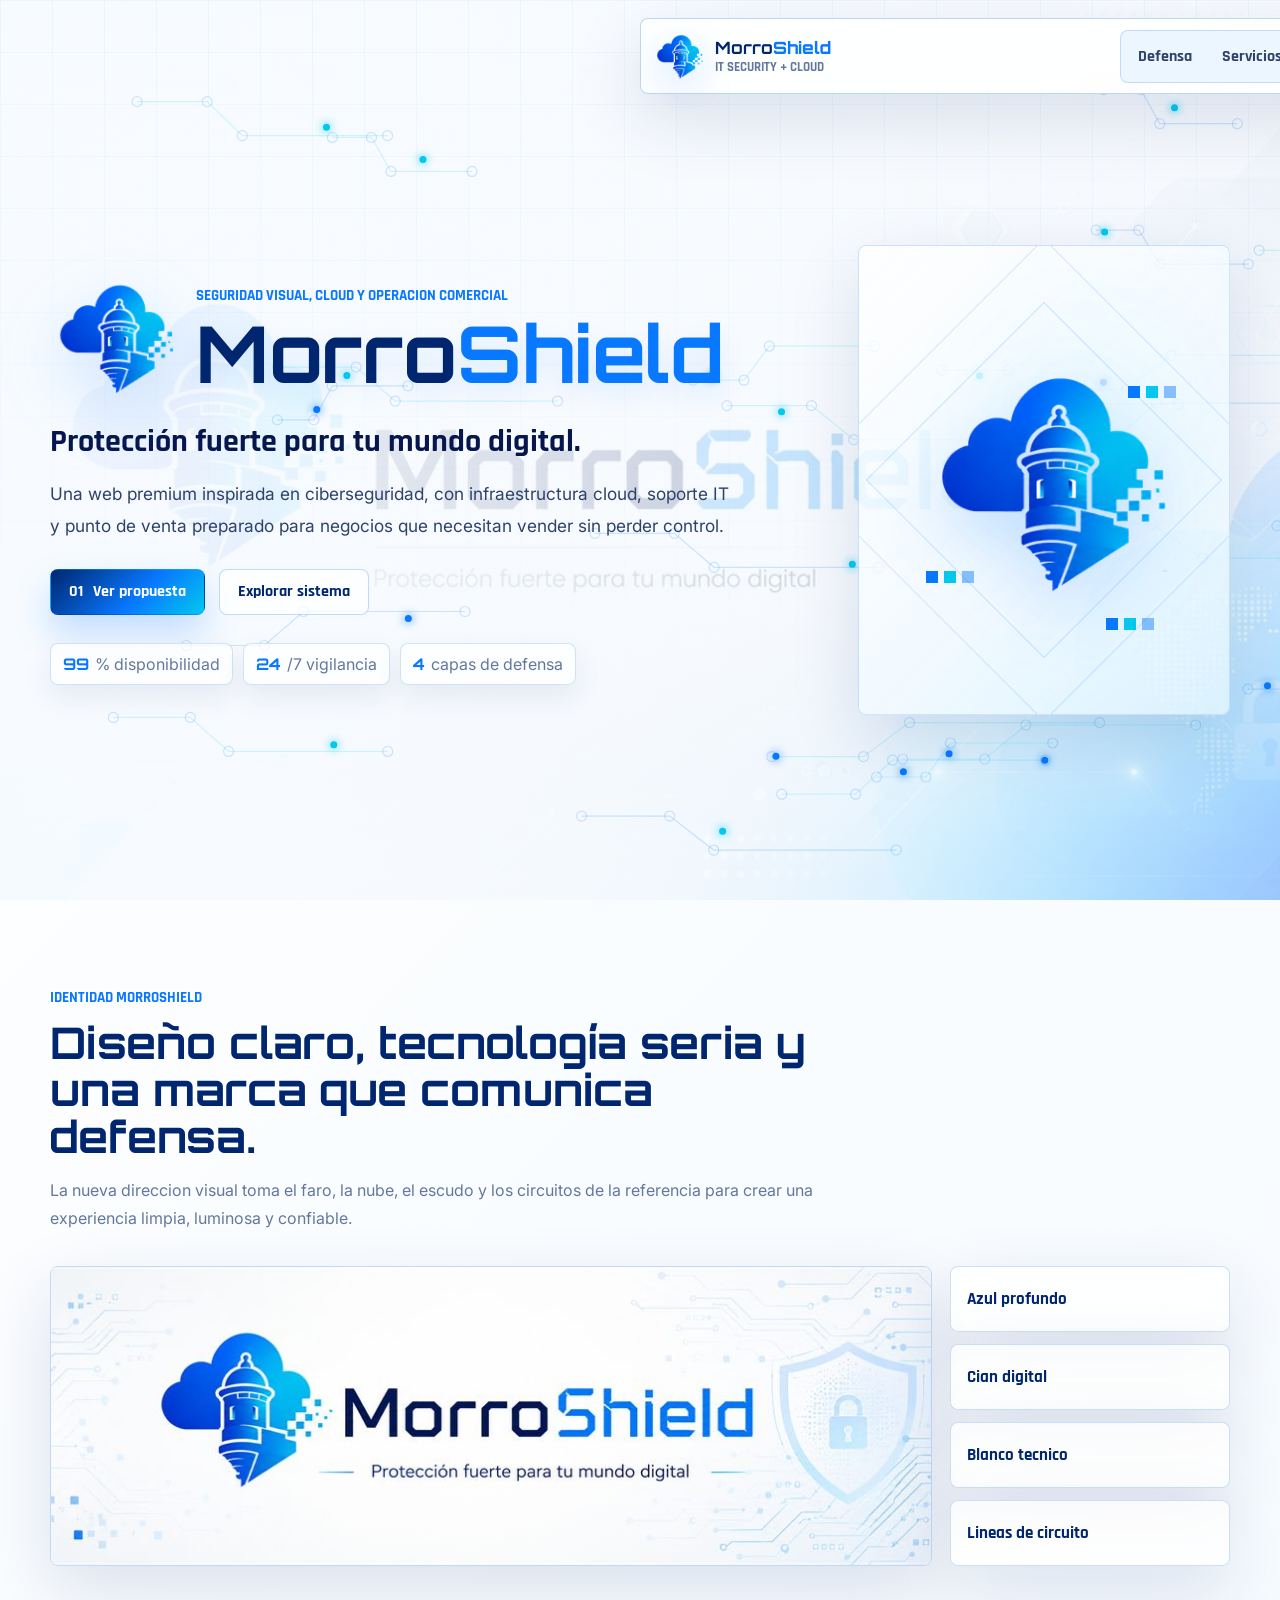
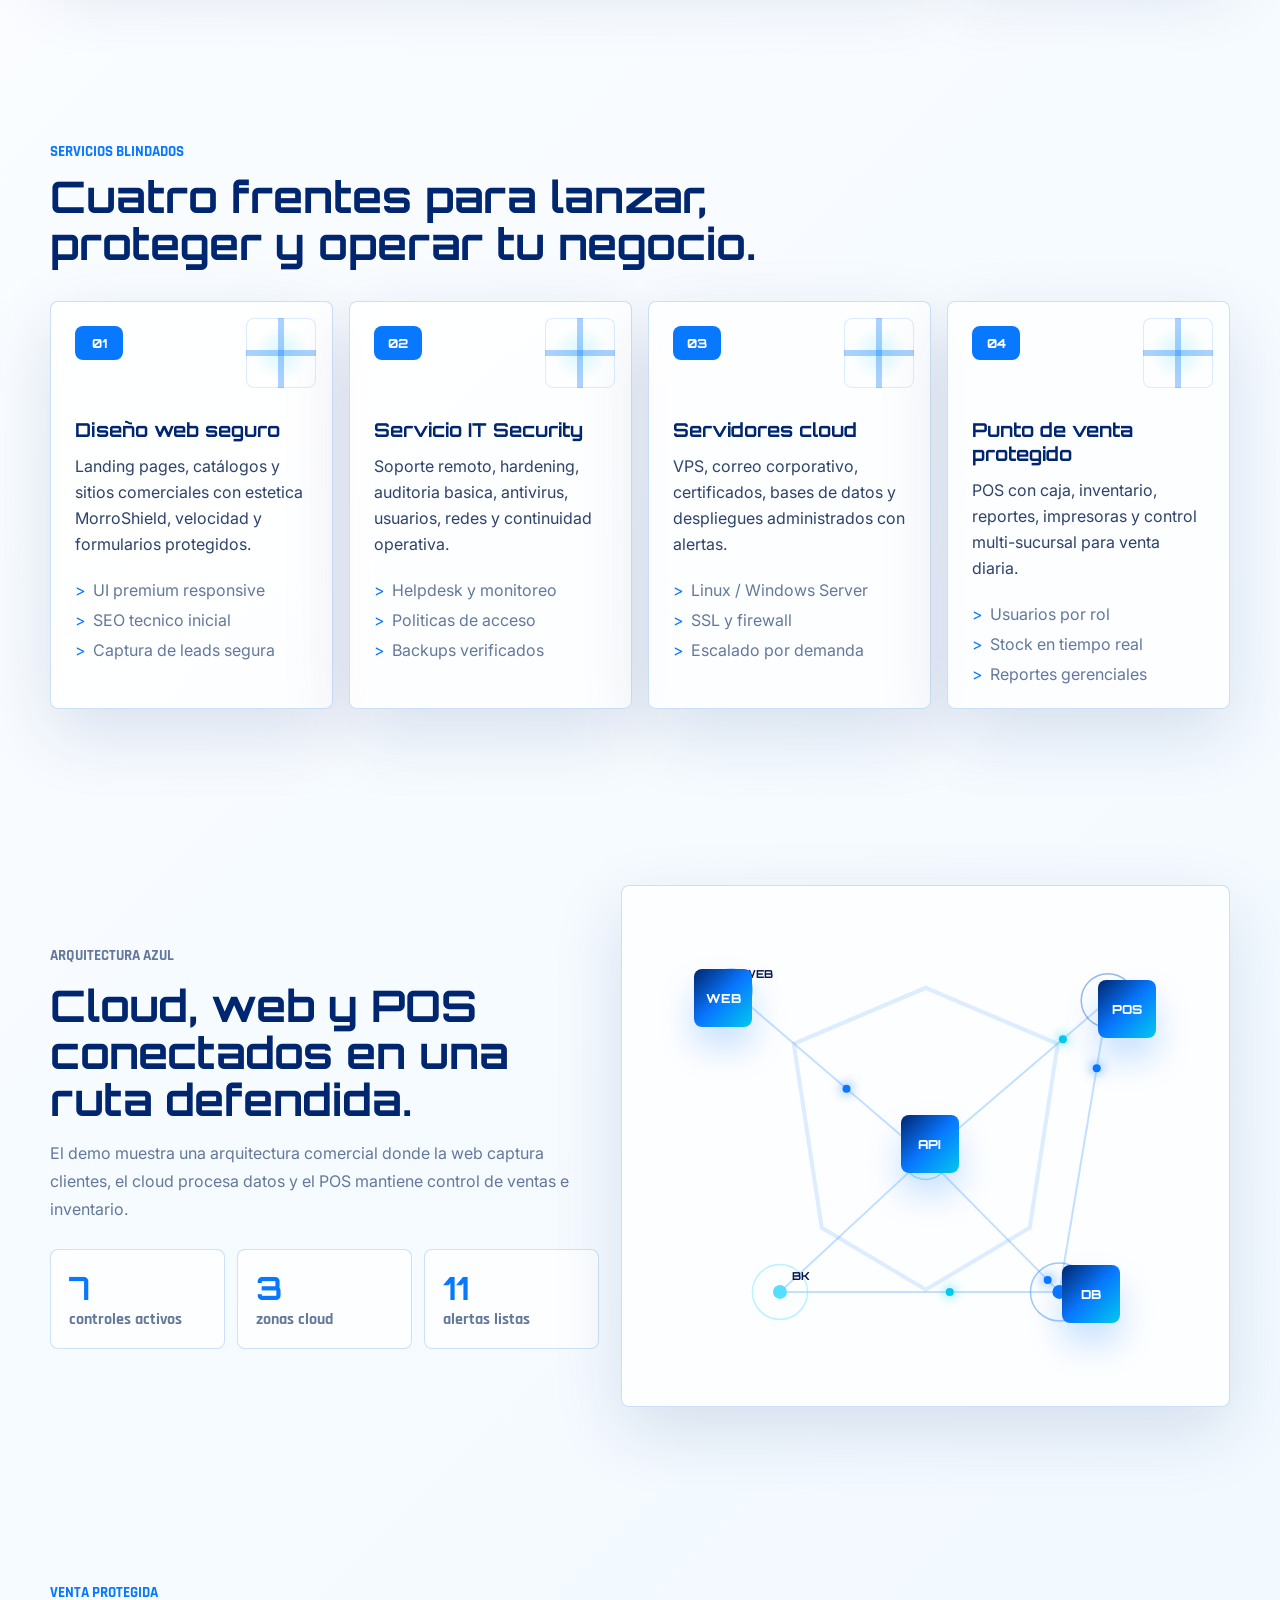
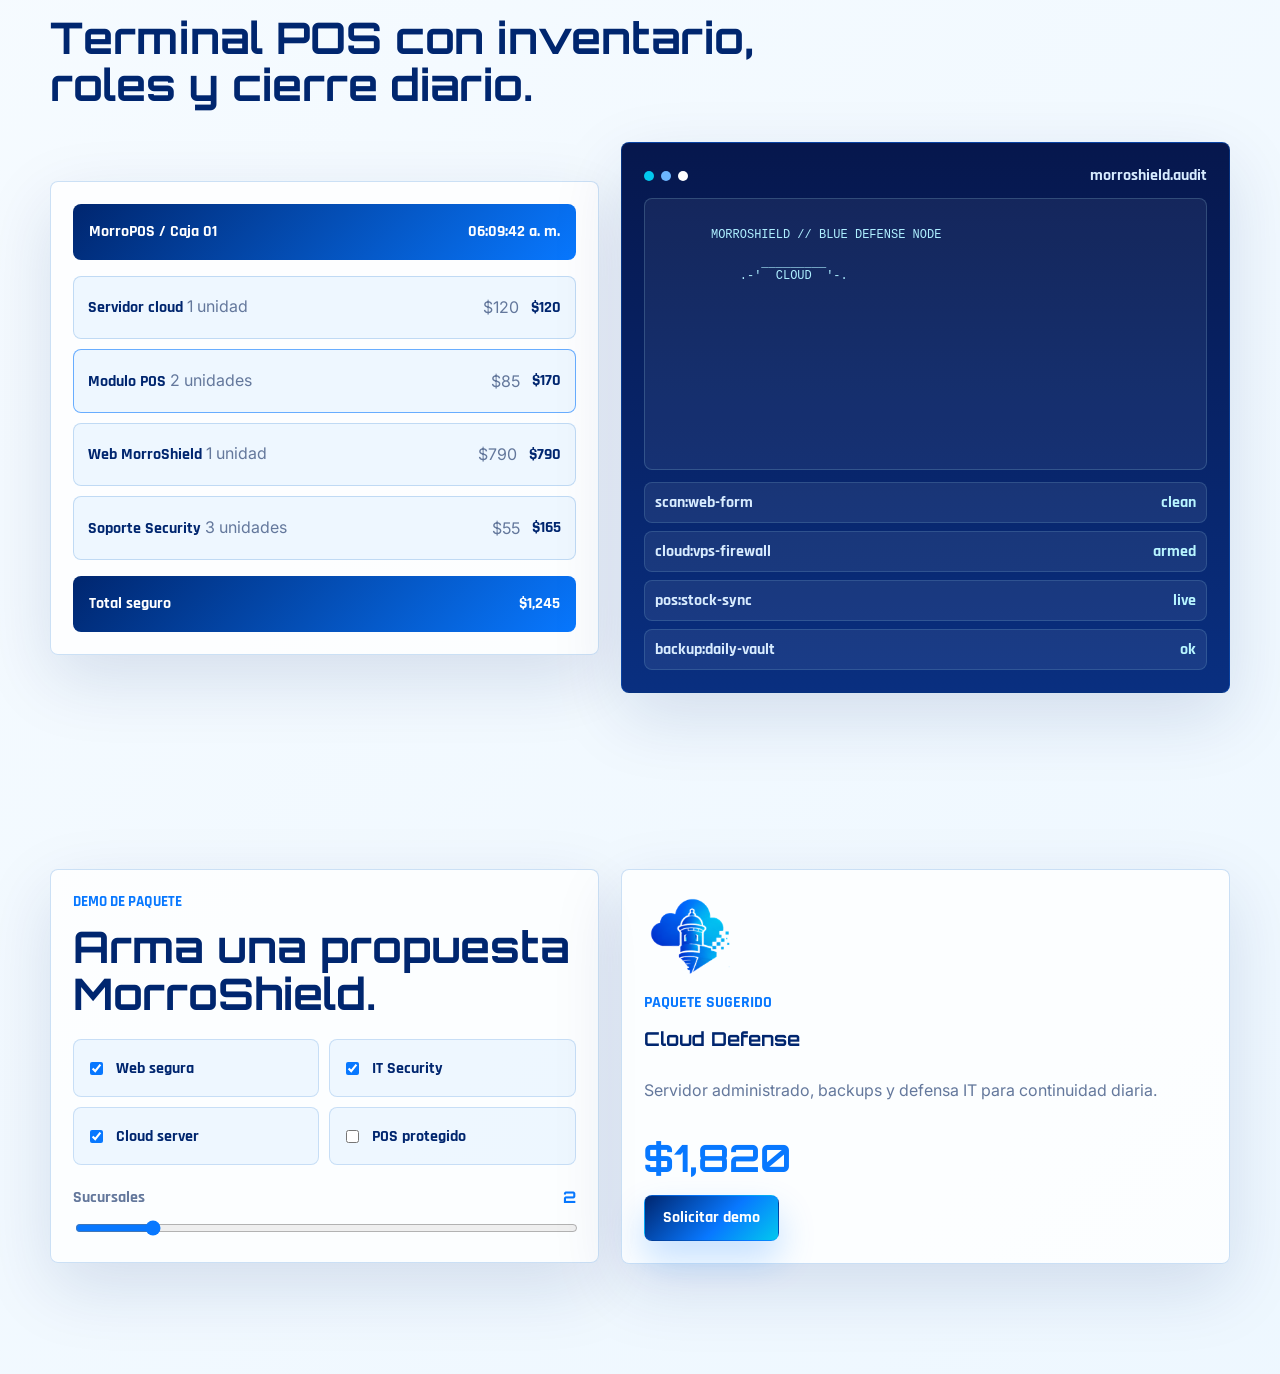
==== commit d5e1cb3e: "Optimize MorroShield web images for responsive layout" ====
--- a/bitnube-web-demo/index.html
+++ b/bitnube-web-demo/index.html
@@ -20,7 +20,14 @@
     <div class="page-grid" aria-hidden="true"></div>
     <header class="site-header" data-reveal>
       <a class="brand" href="#inicio" aria-label="MorroShield inicio">
-        <img src="assets/morroshield-mark.png" alt="" />
+        <img
+          src="assets/morroshield-mark-64.png"
+          srcset="assets/morroshield-mark-64.png 1x, assets/morroshield-mark-128.png 2x"
+          width="50"
+          height="50"
+          alt=""
+          decoding="async"
+        />
         <span>
           <strong><b>Morro</b>Shield</strong>
           <small>IT Security + Cloud</small>
@@ -41,7 +48,15 @@
         <div class="hero-background" aria-hidden="true"></div>
         <div class="hero-content" data-reveal>
           <div class="hero-logo-lockup">
-            <img src="assets/morroshield-mark.png" alt="" />
+            <img
+              src="assets/morroshield-mark-128.png"
+              srcset="assets/morroshield-mark-128.png 1x, assets/morroshield-mark-256.png 2x"
+              width="124"
+              height="124"
+              alt=""
+              decoding="async"
+              fetchpriority="high"
+            />
             <div>
               <p class="eyebrow">Seguridad visual, cloud y operacion comercial</p>
               <h1><span>Morro</span>Shield</h1>
@@ -67,7 +82,14 @@
         </div>
         <aside class="security-orbit" aria-label="Escudo visual de MorroShield" data-reveal>
           <div class="shield-frame">
-            <img src="assets/morroshield-mark.png" alt="Logo MorroShield" />
+            <img
+              src="assets/morroshield-mark-256.png"
+              width="245"
+              height="245"
+              alt="Logo MorroShield"
+              decoding="async"
+              fetchpriority="high"
+            />
             <span class="packet packet-a"></span>
             <span class="packet packet-b"></span>
             <span class="packet packet-c"></span>
@@ -85,7 +107,17 @@
           </p>
         </div>
         <div class="identity-strip" data-reveal>
-          <img src="assets/morroshield-banner.jpg" alt="Arte principal MorroShield" />
+          <picture>
+            <source media="(min-width: 760px)" srcset="assets/morroshield-banner-900.jpg" />
+            <img
+              src="assets/morroshield-banner-640.jpg"
+              width="640"
+              height="213"
+              alt="Arte principal MorroShield"
+              loading="lazy"
+              decoding="async"
+            />
+          </picture>
           <div class="identity-points">
             <span>Azul profundo</span>
             <span>Cian digital</span>
@@ -214,7 +246,14 @@
           <input id="branchRange" type="range" min="1" max="8" value="2" />
         </div>
         <aside class="quote-panel" data-reveal>
-          <img src="assets/morroshield-mark.png" alt="" />
+          <img
+            src="assets/morroshield-mark-128.png"
+            width="86"
+            height="86"
+            alt=""
+            loading="lazy"
+            decoding="async"
+          />
           <span>Paquete sugerido</span>
           <h3 id="packageName">Shield Commerce</h3>
           <p id="packageDescription">Web, seguridad IT y cloud administrado para una operacion digital confiable.</p>
--- a/bitnube-web-demo/styles.css
+++ b/bitnube-web-demo/styles.css
@@ -100,6 +100,7 @@
 .brand img {
   width: 50px;
   height: 50px;
+  display: block;
   object-fit: cover;
   object-position: center;
   border-radius: var(--radius);
@@ -215,7 +216,15 @@
   z-index: -3;
   background:
     linear-gradient(90deg, rgba(247, 251, 255, 0.98) 0%, rgba(247, 251, 255, 0.88) 42%, rgba(247, 251, 255, 0.62) 100%),
-    url("assets/morroshield-hero.jpg") center / cover no-repeat;
+    url("assets/morroshield-hero-768.jpg") center / cover no-repeat;
+}
+
+@media (min-width: 900px) {
+  .hero-background {
+    background:
+      linear-gradient(90deg, rgba(247, 251, 255, 0.98) 0%, rgba(247, 251, 255, 0.88) 42%, rgba(247, 251, 255, 0.62) 100%),
+      url("assets/morroshield-hero-1366.jpg") center / cover no-repeat;
+  }
 }
 
 #circuitCanvas {
@@ -240,6 +249,7 @@
 .hero-logo-lockup img {
   width: 124px;
   height: 124px;
+  display: block;
   object-fit: cover;
   object-position: center;
   border-radius: var(--radius);
@@ -379,7 +389,9 @@
   position: relative;
   z-index: 1;
   width: 245px;
+  height: 245px;
   max-width: 70%;
+  object-fit: contain;
   border-radius: var(--radius);
   filter: drop-shadow(0 26px 36px rgba(8, 120, 255, 0.22));
 }
@@ -439,9 +451,14 @@
   align-items: stretch;
 }
 
+.identity-strip picture,
 .identity-strip img {
   width: 100%;
-  min-height: 280px;
+  display: block;
+}
+
+.identity-strip img {
+  height: clamp(220px, 25vw, 300px);
   object-fit: cover;
   border: 1px solid rgba(135, 181, 230, 0.48);
   border-radius: var(--radius);
@@ -821,6 +838,7 @@
 .quote-panel img {
   width: 86px;
   height: 86px;
+  display: block;
   object-fit: cover;
   border-radius: var(--radius);
 }
